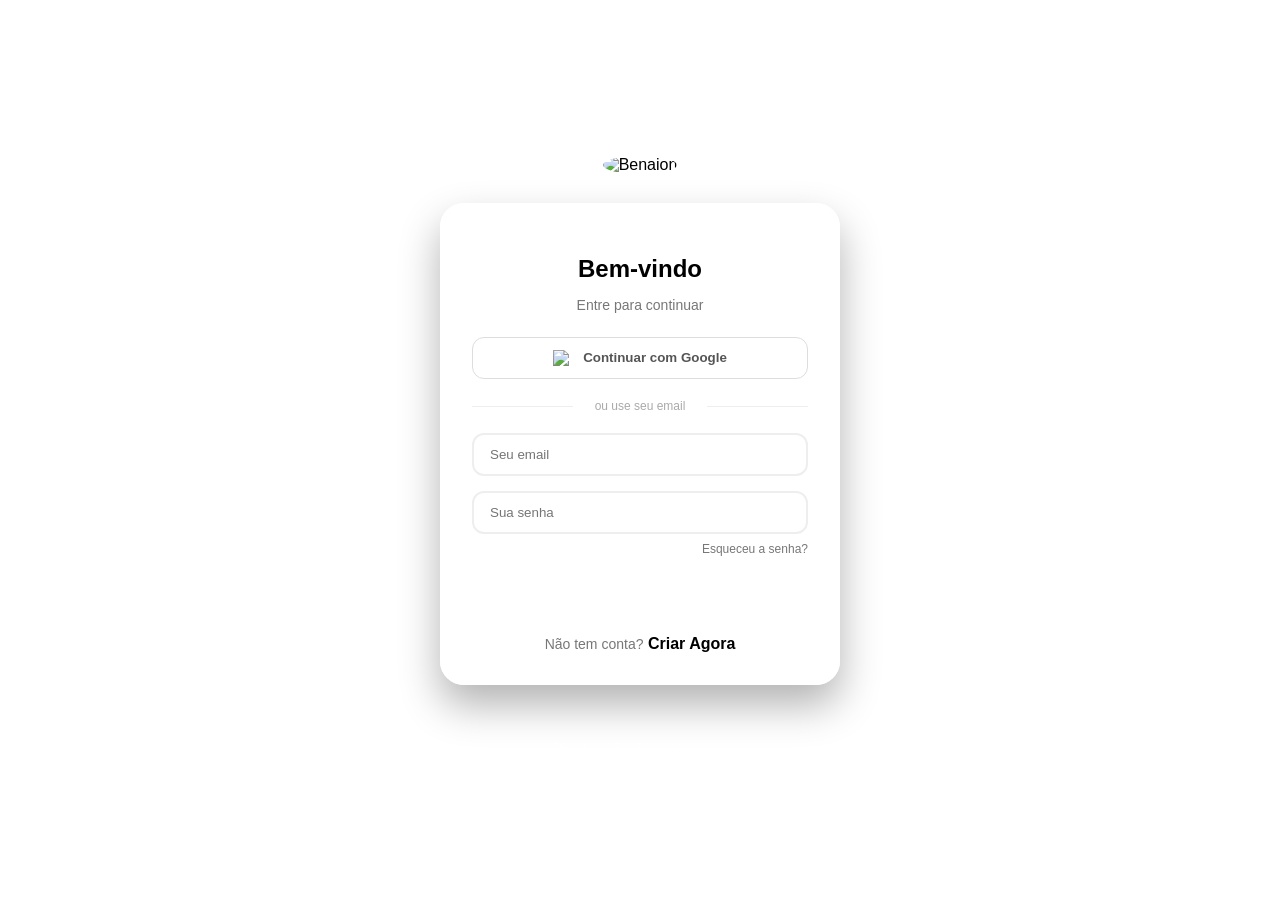
==== index.html @ b8551b92 "Update index.html" ====
<!DOCTYPE html>
<html lang="pt-BR">
<head>
  <meta charset="UTF-8">
  <meta name="viewport" content="width=device-width, initial-scale=1.0, maximum-scale=1.0, user-scalable=no">
  <meta name="description" content="BENAION DELIVERY - O melhor de Laranjal do Jari e Monte Dourado">
  <meta name="theme-color" content="#E30613">
  <title>BENAION DELIVERY | Login</title>
  
  <link rel="manifest" href="manifest.json">
  <link rel="stylesheet" href="css/style.css">
  <link rel="stylesheet" href="https://cdnjs.cloudflare.com/ajax/libs/font-awesome/6.4.0/css/all.min.css">
  <link rel="stylesheet" href="https://cdnjs.cloudflare.com/ajax/libs/animate.css/4.1.1/animate.min.css">

  <style>
    body {
      background: linear-gradient(180deg, var(--primary-red) 0%, #a0040d 100%);
      min-height: 100vh;
      display: flex;
      align-items: center;
      justify-content: center;
      overflow-x: hidden;
      font-family: 'Segoe UI', Tahoma, Geneva, Verdana, sans-serif;
    }
    .login-container { width: 100%; max-width: 400px; padding: 20px; }
    .login-card {
      background: rgba(255, 255, 255, 0.98);
      backdrop-filter: blur(10px);
      border-radius: 24px;
      padding: 32px;
      box-shadow: 0 20px 40px rgba(0,0,0,0.3);
    }
    .btn-google {
      background: white; border: 1px solid #ddd; color: #555;
      font-weight: 600; display: flex; align-items: center;
      justify-content: center; gap: 12px; padding: 12px; border-radius: 12px;
      cursor: pointer; transition: 0.2s; width: 100%;
    }
    .btn-google:hover { background: #f1f1f1; }
    .input-animated {
      border: 2px solid #eee; border-radius: 12px;
      padding: 12px 16px; transition: all 0.3s ease; width: 100%; margin-bottom: 15px;
      box-sizing: border-box;
    }
    .input-animated:focus { border-color: var(--primary-red); outline: none; }
    .loading-overlay {
      position: fixed; inset: 0; background: rgba(227, 6, 19, 0.95);
      z-index: 9999; display: none; flex-direction: column;
      align-items: center; justify-content: center; color: white;
    }
    .divider { text-align: center; margin: 20px 0; color: #aaa; font-size: 12px; position: relative; }
    .divider::before, .divider::after { content: ""; position: absolute; top: 50%; width: 30%; height: 1px; background: #eee; }
    .divider::before { left: 0; } .divider::after { right: 0; }
    
    .link-aux { color: #777; font-size: 12px; text-decoration: none; transition: 0.2s; }
    .link-aux:hover { color: var(--primary-red); }
  </style>
</head>
<body>

  <div id="loadingOverlay" class="loading-overlay">
    <div class="logo-icon animate__animated animate__pulse animate__infinite">
        <img src="https://i.postimg.cc/T2Vt53JP/Vermelho-delivery-logo-20260227-011329-0005.png" style="width: 80px; border-radius: 50%;">
    </div>
    <p style="margin-top: 15px; font-weight: 600;">Conectando à Benaion...</p>
  </div>

  <div class="login-container animate__animated animate__fadeInUp">
    <div class="login-logo" style="text-align: center; margin-bottom: 25px;">
      <img src="https://i.postimg.cc/T2Vt53JP/Vermelho-delivery-logo-20260227-011329-0005.png" alt="Benaion" style="width: 120px; height: 120px; border-radius: 50%; border: 4px solid white;">
    </div>

    <div class="login-card">
      <h2 style="text-align: center; font-weight: 800; margin-bottom: 8px;">Bem-vindo</h2>
      <p style="text-align: center; color: #777; font-size: 14px; margin-bottom: 24px;">Entre para continuar</p>

      <button onclick="handleGoogleLogin()" class="btn-google mb-3">
        <img src="https://www.gstatic.com/firebasejs/ui/2.0.0/images/auth/google.svg" width="18">
        Continuar com Google
      </button>

      <div class="divider">ou use seu email</div>

      <form onsubmit="handleEmailLogin(event)">
        <input type="email" class="input-animated" id="email" placeholder="Seu email" required>
        <input type="password" class="input-animated" id="password" placeholder="Sua senha" required>
        
        <div style="text-align: right; margin-top: -10px; margin-bottom: 15px;">
          <a href="#" onclick="handleForgotPassword()" class="link-aux">Esqueceu a senha?</a>
        </div>

        <button type="submit" class="btn-primary w-100" style="width: 100%; padding: 14px; font-weight: 700; background: var(--primary-red); color: white; border: none; border-radius: 12px; cursor: pointer;">
          ENTRAR
        </button>
      </form>

      <div style="text-align: center; margin-top: 20px;">
        <span style="color: #777; font-size: 14px;">Não tem conta?</span>
        <a href="#" onclick="handleOpenRegister()" style="color: var(--primary-red); font-weight: 700; text-decoration: none;"> Criar Agora</a>
      </div>
    </div>

    <div style="text-align: center; margin-top: 30px; color: white;">
      <p style="font-size: 12px; font-weight: 600;">LARANJAL DO JARI • MONTE DOURADO</p>
      <p style="font-size: 11px; opacity: 0.6;">BENAION DELIVERY 2026 • v2.0.0</p>
    </div>
  </div>

  <div class="modal" id="registerModal" style="display: none; position: fixed; inset: 0; background: rgba(0,0,0,0.8); z-index: 1000; align-items: center; justify-content: center;">
    <div class="login-card animate__animated animate__zoomIn" style="width: 90%; max-width: 400px; position: relative;">
      <button onclick="handleCloseRegister()" style="position: absolute; right: 15px; top: 15px; border: none; background: none; font-size: 20px; cursor: pointer;">&times;</button>
      <h3 style="margin-bottom: 20px; text-align: center;">Começar na Benaion</h3>
      
      <form onsubmit="handleRegister(event)">
        <label style="font-size: 12px; color: #777; margin-left: 5px;">Eu quero ser:</label>
        <select class="input-animated" id="registerUserType" required onchange="toggleParceiroFields()">
          <option value="cliente">😋 Cliente (Pedir)</option>
          <option value="entregador">🛵 Entregador (Trabalhar)</option>
          <option value="parceiro">🏢 Parceiro (Loja)</option>
        </select>
        
        <input type="text" class="input-animated" id="registerName" placeholder="Nome Completo" required>
        
        <div id="parceiroExtraFields" style="display: none;">
            <input type="text" class="input-animated" id="storeName" placeholder="Nome da Loja">
        </div>

        <input type="email" class="input-animated" id="registerEmail" placeholder="Email" required>
        <input type="password" class="input-animated" id="registerPassword" placeholder="Crie uma Senha (mín. 6 dígitos)" required minlength="6">
        
        <button type="submit" class="btn-primary w-100" style="width: 100%; padding: 14px; background: var(--primary-red); color: white; border: none; border-radius: 12px; cursor: pointer; font-weight: 700;">
          CONCLUIR CADASTRO
        </button>
      </form>
    </div>
  </div>

  <script src="js/utils.js"></script>
  <script type="module" src="js/api.js"></script>

  <script>
    const loading = document.getElementById('loadingOverlay');

    function toggleParceiroFields() {
      const type = document.getElementById('registerUserType').value;
      document.getElementById('parceiroExtraFields').style.display = (type === 'parceiro') ? 'block' : 'none';
    }

    function handleOpenRegister() { document.getElementById('registerModal').style.display = 'flex'; }
    function handleCloseRegister() { document.getElementById('registerModal').style.display = 'none'; }

    async function handleEmailLogin(event) {
      event.preventDefault();
      // Verificação de segurança para garantir que o Firebase carregou
      if (!window.Auth || !window.auth) { 
        window.Utils.showToast("Sistema carregando... Tente novamente", "info"); 
        return; 
      }

      loading.style.display = 'flex';
      const email = document.getElementById('email').value;
      const pass = document.getElementById('password').value;

      try {
        // Usamos as funções importadas via api.js que estão no escopo global
        // Nota: Se não criou a função Auth.loginWithEmail no api.js, use a do firebase direto via window.auth:
        const { signInWithEmailAndPassword } = await import("https://www.gstatic.com/firebasejs/10.8.0/firebase-auth.js");
        const userCredential = await signInWithEmailAndPassword(window.auth, email, pass);
        
        // Busca perfil e redireciona
        const profile = await window.API.getUserProfile(userCredential.user.uid);
        localStorage.setItem('benaion_user', JSON.stringify({ id: userCredential.user.uid, ...profile }));
        window.location.href = `${profile.userType}.html`;
      } catch (e) {
        loading.style.display = 'none';
        window.Utils.showToast("E-mail ou senha incorretos", "error");
      }
    }

    async function handleRegister(event) {
      event.preventDefault();
      if (!window.API || !window.auth) { 
        window.Utils.showToast("Aguarde o carregamento do banco...", "info"); 
        return; 
      }
      
      loading.style.display = 'flex';

      try {
        const { createUserWithEmailAndPassword } = await import("https://www.gstatic.com/firebasejs/10.8.0/firebase-auth.js");
        
        const email = document.getElementById('registerEmail').value;
        const pass = document.getElementById('registerPassword').value;
        const userType = document.
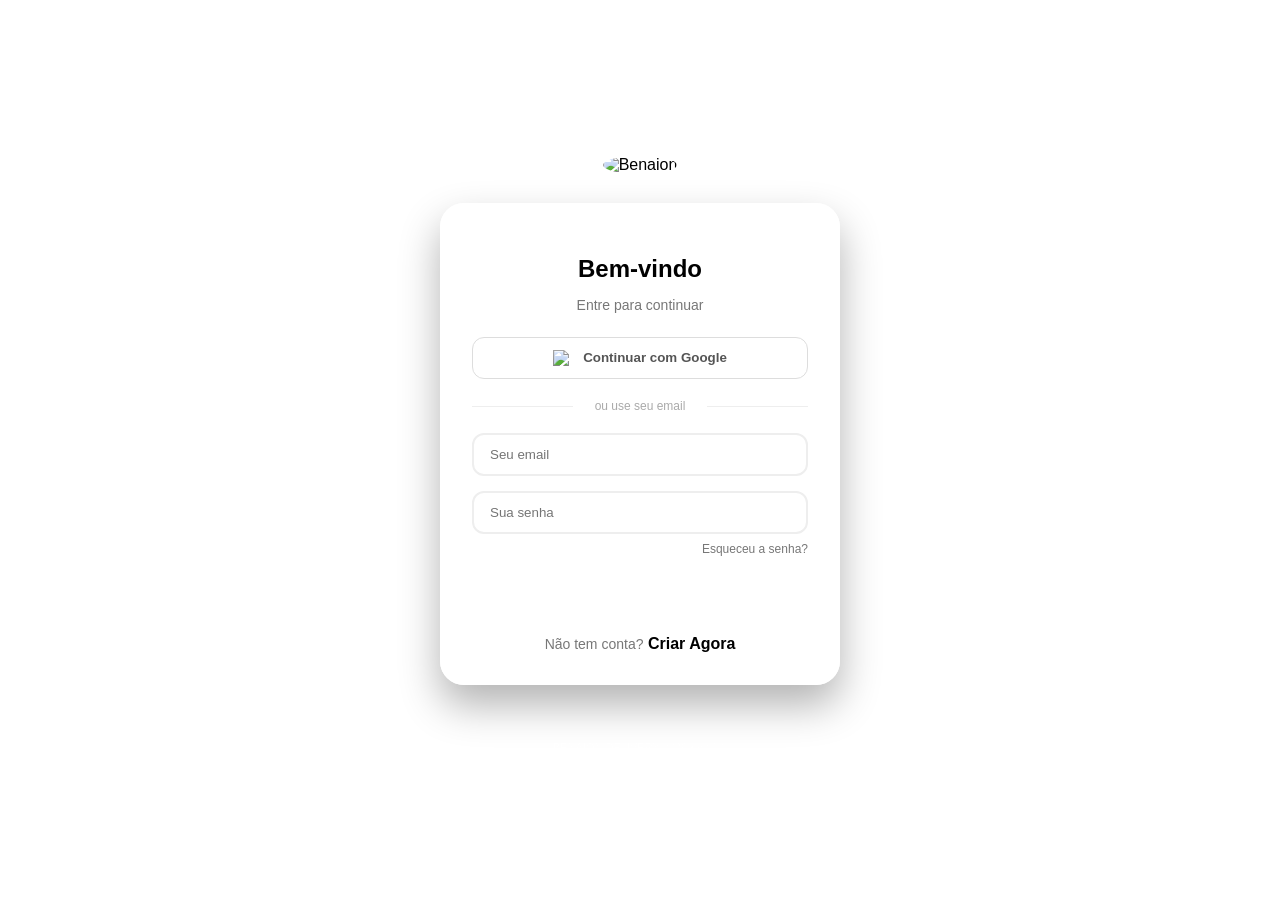
==== commit 25e683c7: "Update index.html" ====
--- a/index.html
+++ b/index.html
@@ -102,7 +102,7 @@
 
     <div style="text-align: center; margin-top: 30px; color: white;">
       <p style="font-size: 12px; font-weight: 600;">LARANJAL DO JARI • MONTE DOURADO</p>
-      <p style="font-size: 11px; opacity: 0.6;">BENAION DELIVERY 2026 • v2.0.0</p>
+      <p style="font-size: 11px; opacity: 0.6;">BENAION DELIVERY 2026 • v2.1.0</p>
     </div>
   </div>
 
@@ -141,6 +141,28 @@
   <script>
     const loading = document.getElementById('loadingOverlay');
 
+    // ========================================
+    // LOGICA DE AUTO-LOGIN E REDIRECIONAMENTO
+    // ========================================
+    window.addEventListener('load', async () => {
+      // 1. Aguarda um pequeno tempo para garantir que os módulos (Auth) carregaram
+      setTimeout(async () => {
+        // 2. Verifica se está voltando do login do Google
+        if (window.Auth && typeof window.Auth.handleRedirect === 'function') {
+           await window.Auth.handleRedirect();
+        }
+
+        // 3. Verifica se já existe uma sessão ativa no dispositivo
+        const savedUser = localStorage.getItem('benaion_user');
+        if (savedUser) {
+          const user = JSON.parse(savedUser);
+          if (user && user.userType) {
+            window.location.href = `${user.userType}.html`;
+          }
+        }
+      }, 500);
+    });
+
     function toggleParceiroFields() {
       const type = document.getElementById('registerUserType').value;
       document.getElementById('parceiroExtraFields').style.display = (type === 'parceiro') ? 'block' : 'none';
@@ -151,7 +173,6 @@
 
     async function handleEmailLogin(event) {
       event.preventDefault();
-      // Verificação de segurança para garantir que o Firebase carregou
       if (!window.Auth || !window.auth) { 
         window.Utils.showToast("Sistema carregando... Tente novamente", "info"); 
         return; 
@@ -162,15 +183,16 @@
       const pass = document.getElementById('password').value;
 
       try {
-        // Usamos as funções importadas via api.js que estão no escopo global
-        // Nota: Se não criou a função Auth.loginWithEmail no api.js, use a do firebase direto via window.auth:
         const { signInWithEmailAndPassword } = await import("https://www.gstatic.com/firebasejs/10.8.0/firebase-auth.js");
         const userCredential = await signInWithEmailAndPassword(window.auth, email, pass);
         
-        // Busca perfil e redireciona
         const profile = await window.API.getUserProfile(userCredential.user.uid);
-        localStorage.setItem('benaion_user', JSON.stringify({ id: userCredential.user.uid, ...profile }));
-        window.location.href = `${profile.userType}.html`;
+        if (profile) {
+            localStorage.setItem('benaion_user', JSON.stringify({ id: userCredential.user.uid, ...profile }));
+            window.location.href = `${profile.userType}.html`;
+        } else {
+            throw new Error("Perfil não encontrado");
+        }
       } catch (e) {
         loading.style.display = 'none';
         window.Utils.showToast("E-mail ou senha incorretos", "error");
@@ -191,4 +213,53 @@
         
         const email = document.getElementById('registerEmail').value;
         const pass = document.getElementById('registerPassword').value;
-        const userType = document.
+        const userType = document.getElementById('registerUserType').value;
+
+        const userCredential = await createUserWithEmailAndPassword(window.auth, email, pass);
+        
+        const dados = {
+          name: document.getElementById('registerName').value,
+          email: email,
+          userType: userType,
+          storeName: (userType === 'parceiro') ? document.getElementById('storeName').value : null,
+          created_at: Date.now()
+        };
+
+        await window.API.saveUserToFirestore(userCredential.user.uid, dados);
+        localStorage.setItem('benaion_user', JSON.stringify({ id: userCredential.user.uid, ...dados }));
+        window.location.href = `${userType}.html`;
+      } catch (e) {
+        loading.style.display = 'none';
+        let msg = "Erro ao cadastrar";
+        if (e.message.includes("email-already")) msg = "Este e-mail já está em uso";
+        window.Utils.showToast(msg, "error");
+      }
+    }
+
+    async function handleGoogleLogin() {
+      if (!window.Auth) { window.Utils.showToast("Aguarde o carregamento...", "info"); return; }
+      loading.style.display = 'flex';
+      try {
+        await window.Auth.loginWithGoogle();
+      } catch (e) {
+        loading.style.display = 'none';
+        window.Utils.showToast("Falha na conexão com Google", "error");
+      }
+    }
+
+    async function handleForgotPassword() {
+      const email = document.getElementById('email').value;
+      if (!email) { window.Utils.showToast("Digite seu e-mail primeiro", "info"); return; }
+      
+      try {
+        const { sendPasswordResetEmail } = await import("https://www.gstatic.com/firebasejs/10.8.0/firebase-auth.js");
+        await sendPasswordResetEmail(window.auth, email);
+        window.Utils.showToast("Link de recuperação enviado!", "success");
+      } catch (e) {
+        window.Utils.showToast("Erro ao processar pedido", "error");
+      }
+    }
+  </script>
+</body>
+</html>
+
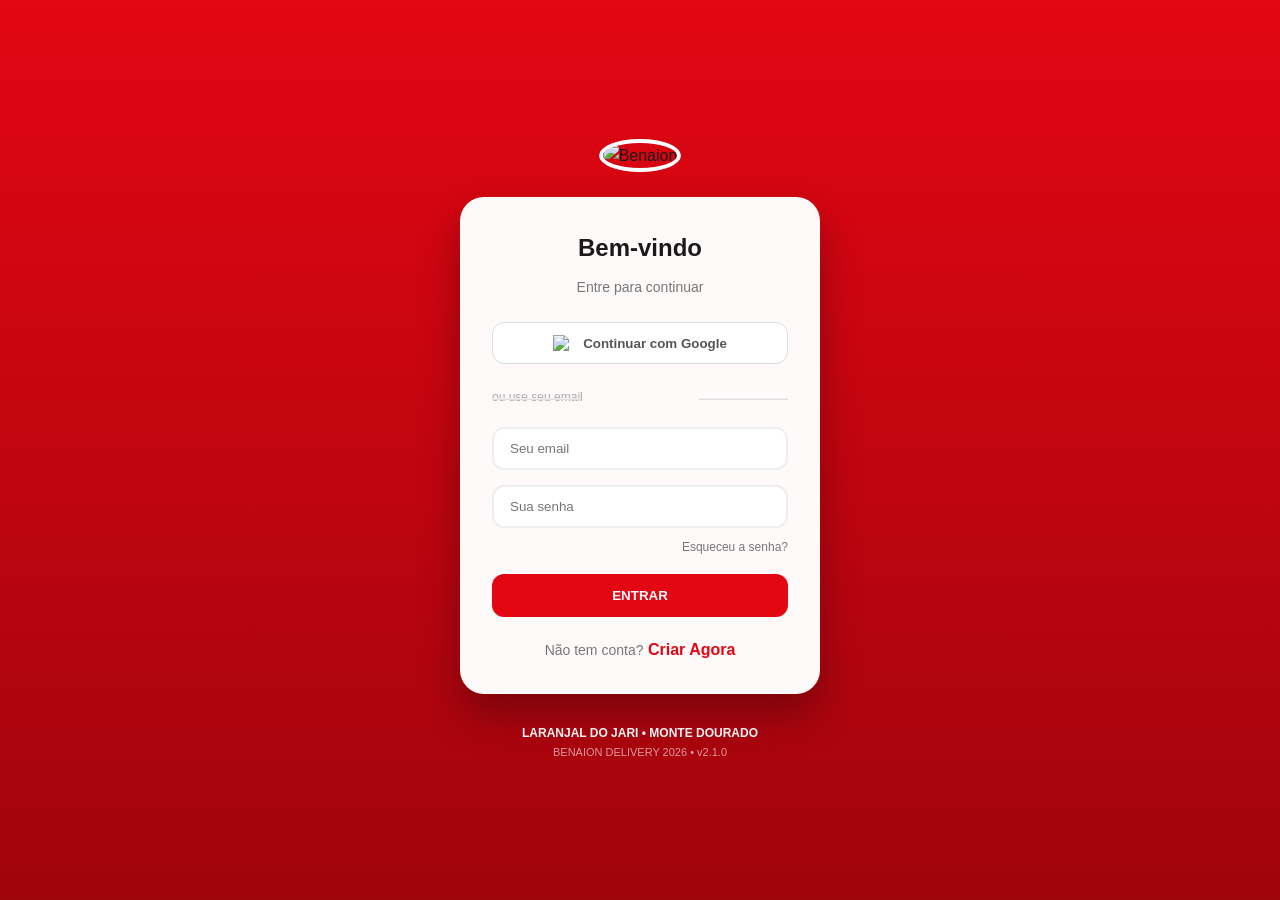
==== commit f66a6e52: "Refactor login and registration script logic" ====
--- a/index.html
+++ b/index.html
@@ -136,130 +136,142 @@
   </div>
 
   <script src="js/utils.js"></script>
-  <script type="module" src="js/api.js"></script>
-
-  <script>
-    const loading = document.getElementById('loadingOverlay');
-
-    // ========================================
-    // LOGICA DE AUTO-LOGIN E REDIRECIONAMENTO
-    // ========================================
-    window.addEventListener('load', async () => {
-      // 1. Aguarda um pequeno tempo para garantir que os módulos (Auth) carregaram
-      setTimeout(async () => {
-        // 2. Verifica se está voltando do login do Google
-        if (window.Auth && typeof window.Auth.handleRedirect === 'function') {
-           await window.Auth.handleRedirect();
+<script type="module" src="js/api.js"></script>
+
+<script>
+  const loading = document.getElementById('loadingOverlay');
+
+  // Auto-login ao carregar
+  window.addEventListener('load', async () => {
+    setTimeout(async () => {
+      if (window.Auth && typeof window.Auth.handleRedirect === 'function') {
+         await window.Auth.handleRedirect();
+      }
+
+      const savedUser = localStorage.getItem('benaion_user');
+      if (savedUser) {
+        const user = JSON.parse(savedUser);
+        if (user && user.userType) {
+          window.location.href = `${user.userType}.html`;
         }
-
-        // 3. Verifica se já existe uma sessão ativa no dispositivo
-        const savedUser = localStorage.getItem('benaion_user');
-        if (savedUser) {
-          const user = JSON.parse(savedUser);
-          if (user && user.userType) {
-            window.location.href = `${user.userType}.html`;
-          }
-        }
-      }, 500);
-    });
-
-    function toggleParceiroFields() {
-      const type = document.getElementById('registerUserType').value;
-      document.getElementById('parceiroExtraFields').style.display = (type === 'parceiro') ? 'block' : 'none';
-    }
-
-    function handleOpenRegister() { document.getElementById('registerModal').style.display = 'flex'; }
-    function handleCloseRegister() { document.getElementById('registerModal').style.display = 'none'; }
-
-    async function handleEmailLogin(event) {
-      event.preventDefault();
-      if (!window.Auth || !window.auth) { 
-        window.Utils.showToast("Sistema carregando... Tente novamente", "info"); 
-        return; 
       }
-
-      loading.style.display = 'flex';
-      const email = document.getElementById('email').value;
-      const pass = document.getElementById('password').value;
-
-      try {
-        const { signInWithEmailAndPassword } = await import("https://www.gstatic.com/firebasejs/10.8.0/firebase-auth.js");
-        const userCredential = await signInWithEmailAndPassword(window.auth, email, pass);
-        
-        const profile = await window.API.getUserProfile(userCredential.user.uid);
-        if (profile) {
-            localStorage.setItem('benaion_user', JSON.stringify({ id: userCredential.user.uid, ...profile }));
-            window.location.href = `${profile.userType}.html`;
-        } else {
-            throw new Error("Perfil não encontrado");
-        }
-      } catch (e) {
-        loading.style.display = 'none';
-        window.Utils.showToast("E-mail ou senha incorretos", "error");
+    }, 500);
+  });
+
+  function toggleParceiroFields() {
+    const type = document.getElementById('registerUserType').value;
+    document.getElementById('parceiroExtraFields').style.display = (type === 'parceiro') ? 'block' : 'none';
+  }
+
+  function handleOpenRegister() { 
+    document.getElementById('registerModal').style.display = 'flex'; 
+  }
+  
+  function handleCloseRegister() { 
+    document.getElementById('registerModal').style.display = 'none'; 
+  }
+
+  async function handleEmailLogin(event) {
+    event.preventDefault();
+    if (!window.auth) { 
+      window.Utils.showToast("Sistema carregando... Tente novamente", "info"); 
+      return; 
+    }
+
+    loading.style.display = 'flex';
+    const email = document.getElementById('email').value;
+    const pass = document.getElementById('password').value;
+
+    try {
+      const { signInWithEmailAndPassword } = await import("https://www.gstatic.com/firebasejs/10.8.0/firebase-auth.js");
+      const userCredential = await signInWithEmailAndPassword(window.auth, email, pass);
+      
+      const profile = await window.API.getUserProfile(userCredential.user.uid);
+      if (profile) {
+        localStorage.setItem('benaion_user', JSON.stringify({ id: userCredential.user.uid, ...profile }));
+        window.location.href = `${profile.userType}.html`;
+      } else {
+        throw new Error("Perfil não encontrado");
       }
-    }
-
-    async function handleRegister(event) {
-      event.preventDefault();
-      if (!window.API || !window.auth) { 
-        window.Utils.showToast("Aguarde o carregamento do banco...", "info"); 
-        return; 
-      }
-      
-      loading.style.display = 'flex';
-
-      try {
-        const { createUserWithEmailAndPassword } = await import("https://www.gstatic.com/firebasejs/10.8.0/firebase-auth.js");
-        
-        const email = document.getElementById('registerEmail').value;
-        const pass = document.getElementById('registerPassword').value;
-        const userType = document.getElementById('registerUserType').value;
-
-        const userCredential = await createUserWithEmailAndPassword(window.auth, email, pass);
-        
-        const dados = {
-          name: document.getElementById('registerName').value,
-          email: email,
-          userType: userType,
-          storeName: (userType === 'parceiro') ? document.getElementById('storeName').value : null,
-          created_at: Date.now()
-        };
-
-        await window.API.saveUserToFirestore(userCredential.user.uid, dados);
-        localStorage.setItem('benaion_user', JSON.stringify({ id: userCredential.user.uid, ...dados }));
-        window.location.href = `${userType}.html`;
-      } catch (e) {
-        loading.style.display = 'none';
-        let msg = "Erro ao cadastrar";
-        if (e.message.includes("email-already")) msg = "Este e-mail já está em uso";
-        window.Utils.showToast(msg, "error");
-      }
-    }
-
-    async function handleGoogleLogin() {
-      if (!window.Auth) { window.Utils.showToast("Aguarde o carregamento...", "info"); return; }
-      loading.style.display = 'flex';
-      try {
-        await window.Auth.loginWithGoogle();
-      } catch (e) {
-        loading.style.display = 'none';
-        window.Utils.showToast("Falha na conexão com Google", "error");
-      }
-    }
-
-    async function handleForgotPassword() {
-      const email = document.getElementById('email').value;
-      if (!email) { window.Utils.showToast("Digite seu e-mail primeiro", "info"); return; }
-      
-      try {
-        const { sendPasswordResetEmail } = await import("https://www.gstatic.com/firebasejs/10.8.0/firebase-auth.js");
-        await sendPasswordResetEmail(window.auth, email);
-        window.Utils.showToast("Link de recuperação enviado!", "success");
-      } catch (e) {
-        window.Utils.showToast("Erro ao processar pedido", "error");
-      }
-    }
-  </script>
+    } catch (e) {
+      loading.style.display = 'none';
+      console.error(e);
+      window.Utils.showToast("E-mail ou senha incorretos", "error");
+    }
+  }
+
+  async function handleRegister(event) {
+    event.preventDefault();
+    if (!window.API || !window.auth) { 
+      window.Utils.showToast("Aguarde o carregamento do banco...", "info"); 
+      return; 
+    }
+    
+    loading.style.display = 'flex';
+
+    try {
+      const { createUserWithEmailAndPassword } = await import("https://www.gstatic.com/firebasejs/10.8.0/firebase-auth.js");
+      
+      const email = document.getElementById('registerEmail').value;
+      const pass = document.getElementById('registerPassword').value;
+      const userType = document.getElementById('registerUserType').value;
+
+      const userCredential = await createUserWithEmailAndPassword(window.auth, email, pass);
+      
+      const dados = {
+        name: document.getElementById('registerName').value,
+        email: email,
+        userType: userType,
+        storeName: (userType === 'parceiro') ? document.getElementById('storeName').value : null,
+        online: false,
+        created_at: Date.now()
+      };
+
+      await window.API.saveUserToFirestore(userCredential.user.uid, dados);
+      localStorage.setItem('benaion_user', JSON.stringify({ id: userCredential.user.uid, ...dados }));
+      window.location.href = `${userType}.html`;
+    } catch (e) {
+      loading.style.display = 'none';
+      console.error(e);
+      let msg = "Erro ao cadastrar";
+      if (e.message.includes("email-already")) msg = "Este e-mail já está em uso";
+      window.Utils.showToast(msg, "error");
+    }
+  }
+
+  async function handleGoogleLogin() {
+    if (!window.Auth) { window.Utils.showToast("Aguarde o carregamento...", "info"); return; }
+    loading.style.display = 'flex';
+    try {
+      await window.Auth.loginWithGoogle();
+    } catch (e) {
+      loading.style.display = 'none';
+      window.Utils.showToast("Falha na conexão com Google", "error");
+    }
+  }
+
+  async function handleForgotPassword() {
+    const email = document.getElementById('email').value;
+    if (!email) { window.Utils.showToast("Digite seu e-mail primeiro", "info"); return; }
+    
+    try {
+      const { sendPasswordResetEmail } = await import("https://www.gstatic.com/firebasejs/10.8.0/firebase-auth.js");
+      await sendPasswordResetEmail(window.auth, email);
+      window.Utils.showToast("Link de recuperação enviado!", "success");
+    } catch (e) {
+      window.Utils.showToast("Erro ao processar pedido", "error");
+    }
+  }
+
+  // Expor funções globalmente
+  window.toggleParceiroFields = toggleParceiroFields;
+  window.handleOpenRegister = handleOpenRegister;
+  window.handleCloseRegister = handleCloseRegister;
+  window.handleEmailLogin = handleEmailLogin;
+  window.handleRegister = handleRegister;
+  window.handleGoogleLogin = handleGoogleLogin;
+  window.handleForgotPassword = handleForgotPassword;
+</script>
 </body>
 </html>
 
--- a/css/style.css
+++ b/css/style.css
@@ -0,0 +1,817 @@
+/* ========================================
+   BENAION DELIVERY - SISTEMA COMPLETO
+   Cores: Vermelho #E30613, Amarelo #fec314
+   Mobile-First Design
+======================================== */
+
+:root {
+  --primary-red: #E30613;
+  --primary-yellow: #fec314;
+  --white: #FFFFFF;
+  --dark: #1a1a1a;
+  --gray: #666666;
+  --light-gray: #f5f5f5;
+  --border: #e0e0e0;
+  --success: #4CAF50;
+  --warning: #ff9800;
+  --shadow: rgba(0, 0, 0, 0.1);
+}
+
+* {
+  margin: 0;
+  padding: 0;
+  box-sizing: border-box;
+}
+
+body {
+  font-family: -apple-system, BlinkMacSystemFont, 'Segoe UI', Roboto, 'Helvetica Neue', Arial, sans-serif;
+  background-color: var(--light-gray);
+  color: var(--dark);
+  line-height: 1.6;
+  overflow-x: hidden;
+}
+
+/* ========================================
+   COMPONENTES DE LAYOUT
+======================================== */
+
+.container {
+  max-width: 600px;
+  margin: 0 auto;
+  padding: 0;
+  background-color: var(--white);
+  min-height: 100vh;
+}
+
+.page {
+  padding: 20px;
+  padding-bottom: 80px;
+}
+
+/* ========================================
+   HEADER
+======================================== */
+
+.header {
+  background: linear-gradient(135deg, var(--primary-red) 0%, #a0040d 100%);
+  color: var(--white);
+  padding: 20px;
+  position: sticky;
+  top: 0;
+  z-index: 100;
+  box-shadow: 0 2px 10px var(--shadow);
+}
+
+.header-top {
+  display: flex;
+  justify-content: space-between;
+  align-items: center;
+  margin-bottom: 15px;
+}
+
+.logo {
+  display: flex;
+  align-items: center;
+  gap: 10px;
+}
+
+.logo-icon {
+    width: 50px;
+    height: 50px;
+    background-color: var(--primary-yellow);
+    border-radius: 50%;
+    display: flex;
+    align-items: center;
+    justify-content: center;
+    overflow: hidden;
+    border: 2px solid var(--white);
+}
+
+.logo-icon img {
+    width: 100%;
+    height: 100%;
+    object-fit: cover;
+}
+
+.logo-text h1 {
+  font-size: 20px;
+  font-weight: 700;
+  margin: 0;
+}
+
+.logo-text p {
+  font-size: 11px;
+  opacity: 0.9;
+  margin: 0;
+}
+
+.header-actions {
+  display: flex;
+  gap: 10px;
+}
+
+.header-btn {
+  background-color: rgba(255, 255, 255, 0.2);
+  border: none;
+  color: var(--white);
+  width: 40px;
+  height: 40px;
+  border-radius: 50%;
+  display: flex;
+  align-items: center;
+  justify-content: center;
+  cursor: pointer;
+  transition: all 0.3s;
+  position: relative;
+}
+
+.header-btn:hover {
+  background-color: rgba(255, 255, 255, 0.3);
+}
+
+.badge {
+  position: absolute;
+  top: -5px;
+  right: -5px;
+  background-color: var(--primary-yellow);
+  color: var(--dark);
+  width: 20px;
+  height: 20px;
+  border-radius: 50%;
+  font-size: 11px;
+  font-weight: 700;
+  display: flex;
+  align-items: center;
+  justify-content: center;
+}
+
+/* ========================================
+   BOTÕES
+======================================== */
+
+.btn {
+  padding: 14px 24px;
+  border: none;
+  border-radius: 12px;
+  font-size: 16px;
+  font-weight: 600;
+  cursor: pointer;
+  transition: all 0.3s;
+  display: inline-flex;
+  align-items: center;
+  justify-content: center;
+  gap: 8px;
+  text-decoration: none;
+  width: 100%;
+}
+
+.btn-primary {
+  background: linear-gradient(135deg, var(--primary-red) 0%, #a0040d 100%);
+  color: var(--white);
+}
+
+.btn-primary:hover {
+  transform: translateY(-2px);
+  box-shadow: 0 4px 12px rgba(227, 6, 19, 0.3);
+}
+
+.btn-secondary {
+  background-color: var(--primary-yellow);
+  color: var(--dark);
+}
+
+.btn-secondary:hover {
+  transform: translateY(-2px);
+  box-shadow: 0 4px 12px rgba(254, 195, 20, 0.3);
+}
+
+.btn-success {
+  background-color: var(--success);
+  color: var(--white);
+}
+
+.btn-outline {
+  background-color: transparent;
+  border: 2px solid var(--primary-red);
+  color: var(--primary-red);
+}
+
+.btn-white {
+  background-color: var(--white);
+  color: var(--primary-red);
+}
+
+.btn-small {
+  padding: 8px 16px;
+  font-size: 14px;
+}
+
+.btn:disabled {
+  opacity: 0.5;
+  cursor: not-allowed;
+}
+
+/* ========================================
+   CARDS
+======================================== */
+
+.card {
+  background-color: var(--white);
+  border-radius: 16px;
+  padding: 20px;
+  margin-bottom: 16px;
+  box-shadow: 0 2px 8px var(--shadow);
+  transition: all 0.3s;
+}
+
+.card:hover {
+  box-shadow: 0 4px 16px var(--shadow);
+  transform: translateY(-2px);
+}
+
+.card-header {
+  display: flex;
+  justify-content: space-between;
+  align-items: center;
+  margin-bottom: 16px;
+  padding-bottom: 12px;
+  border-bottom: 2px solid var(--light-gray);
+}
+
+.card-title {
+  font-size: 18px;
+  font-weight: 700;
+  color: var(--dark);
+}
+
+.card-body {
+  margin-bottom: 16px;
+}
+
+.card-footer {
+  display: flex;
+  gap: 10px;
+  flex-wrap: wrap;
+}
+
+/* ========================================
+   STATUS BADGES
+======================================== */
+
+.status-badge {
+  display: inline-block;
+  padding: 6px 12px;
+  border-radius: 20px;
+  font-size: 12px;
+  font-weight: 600;
+  text-transform: uppercase;
+}
+
+.status-pendente {
+  background-color: #fff3cd;
+  color: #856404;
+}
+
+.status-preparando {
+  background-color: #cce5ff;
+  color: #004085;
+}
+
+.status-pronto {
+  background-color: #e8daef;
+  color: #6c3483;
+}
+
+.status-aguardando_entregador {
+  background-color: #fff3e0;
+  color: #f57c00;
+}
+
+.status-aceito {
+  background-color: #d4edda;
+  color: #155724;
+}
+
+.status-em_entrega {
+  background-color: #e1bee7;
+  color: #7b1fa2;
+}
+
+.status-finalizado {
+  background-color: #c8e6c9;
+  color: #2e7d32;
+}
+
+.status-cancelado {
+  background-color: #ffcdd2;
+  color: #c62828;
+}
+
+/* ========================================
+   FORMULÁRIOS
+======================================== */
+
+.form-group {
+  margin-bottom: 20px;
+}
+
+.form-label {
+  display: block;
+  margin-bottom: 8px;
+  font-weight: 600;
+  color: var(--dark);
+  font-size: 14px;
+}
+
+.form-control {
+  width: 100%;
+  padding: 14px;
+  border: 2px solid var(--border);
+  border-radius: 12px;
+  font-size: 16px;
+  transition: all 0.3s;
+  font-family: inherit;
+}
+
+.form-control:focus {
+  outline: none;
+  border-color: var(--primary-red);
+  box-shadow: 0 0 0 3px rgba(227, 6, 19, 0.1);
+}
+
+textarea.form-control {
+  resize: vertical;
+  min-height: 100px;
+}
+
+select.form-control {
+  cursor: pointer;
+}
+
+/* ========================================
+   NAVEGAÇÃO INFERIOR
+======================================== */
+
+.bottom-nav {
+  position: fixed;
+  bottom: 0;
+  left: 0;
+  right: 0;
+  background-color: var(--white);
+  display: flex;
+  justify-content: space-around;
+  padding: 10px 0;
+  box-shadow: 0 -2px 10px var(--shadow);
+  z-index: 100;
+}
+
+.nav-item {
+  display: flex;
+  flex-direction: column;
+  align-items: center;
+  gap: 4px;
+  padding: 8px 20px;
+  color: var(--gray);
+  text-decoration: none;
+  transition: all 0.3s;
+  cursor: pointer;
+  border: none;
+  background: transparent;
+  font-size: 11px;
+}
+
+.nav-item.active {
+  color: var(--primary-red);
+}
+
+.nav-item i {
+  font-size: 24px;
+}
+
+/* ========================================
+   ESTATÍSTICAS
+======================================== */
+
+.stats-grid {
+  display: grid;
+  grid-template-columns: repeat(2, 1fr);
+  gap: 12px;
+  margin-bottom: 24px;
+}
+
+.stat-card {
+  background: linear-gradient(135deg, var(--primary-red) 0%, #a0040d 100%);
+  color: var(--white);
+  padding: 20px;
+  border-radius: 16px;
+  text-align: center;
+}
+
+.stat-card.yellow {
+  background: linear-gradient(135deg, var(--primary-yellow) 0%, #d4a800 100%);
+  color: var(--dark);
+}
+
+.stat-card.green {
+  background: linear-gradient(135deg, var(--success) 0%, #388e3c 100%);
+  color: var(--white);
+}
+
+.stat-value {
+  font-size: 32px;
+  font-weight: 700;
+  margin-bottom: 4px;
+}
+
+.stat-label {
+  font-size: 13px;
+  opacity: 0.9;
+}
+
+/* ========================================
+   LISTA DE PEDIDOS
+======================================== */
+
+.pedido-card {
+  background-color: var(--white);
+  border-radius: 16px;
+  padding: 16px;
+  margin-bottom: 12px;
+  box-shadow: 0 2px 8px var(--shadow);
+}
+
+.pedido-header {
+  display: flex;
+  justify-content: space-between;
+  align-items: center;
+  margin-bottom: 12px;
+}
+
+.pedido-numero {
+  font-weight: 700;
+  color: var(--primary-red);
+  font-size: 16px;
+}
+
+.pedido-info {
+  display: flex;
+  flex-direction: column;
+  gap: 8px;
+  margin-bottom: 12px;
+}
+
+.info-row {
+  display: flex;
+  gap: 8px;
+  font-size: 14px;
+}
+
+.info-label {
+  font-weight: 600;
+  color: var(--gray);
+  min-width: 100px;
+}
+
+.info-value {
+  color: var(--dark);
+}
+
+.pedido-valor {
+  font-size: 24px;
+  font-weight: 700;
+  color: var(--primary-red);
+  margin: 12px 0;
+}
+
+/* ========================================
+   LOADING
+======================================== */
+
+.loading {
+  display: flex;
+  flex-direction: column;
+  align-items: center;
+  justify-content: center;
+  padding: 40px;
+  gap: 16px;
+}
+
+.spinner {
+  width: 48px;
+  height: 48px;
+  border: 4px solid var(--light-gray);
+  border-top-color: var(--primary-red);
+  border-radius: 50%;
+  animation: spin 1s linear infinite;
+}
+
+@keyframes spin {
+  to { transform: rotate(360deg); }
+}
+
+/* ========================================
+   EMPTY STATE
+======================================== */
+
+.empty-state {
+  text-align: center;
+  padding: 60px 20px;
+}
+
+.empty-icon {
+  font-size: 64px;
+  color: var(--gray);
+  margin-bottom: 16px;
+}
+
+.empty-title {
+  font-size: 20px;
+  font-weight: 700;
+  color: var(--dark);
+  margin-bottom: 8px;
+}
+
+.empty-text {
+  color: var(--gray);
+  margin-bottom: 24px;
+}
+
+/* ========================================
+   MODAL
+======================================== */
+
+.modal {
+  display: none;
+  position: fixed;
+  top: 0;
+  left: 0;
+  right: 0;
+  bottom: 0;
+  background-color: rgba(0, 0, 0, 0.5);
+  z-index: 1000;
+  align-items: center;
+  justify-content: center;
+  padding: 20px;
+}
+
+.modal.active {
+  display: flex;
+}
+
+.modal-content {
+  background-color: var(--white);
+  border-radius: 20px;
+  max-width: 500px;
+  width: 100%;
+  max-height: 90vh;
+  overflow-y: auto;
+  animation: modalSlideUp 0.3s ease-out;
+}
+
+@keyframes modalSlideUp {
+  from {
+    transform: translateY(50px);
+    opacity: 0;
+  }
+  to {
+    transform: translateY(0);
+    opacity: 1;
+  }
+}
+
+.modal-header {
+  padding: 24px 24px 16px;
+  border-bottom: 2px solid var(--light-gray);
+  display: flex;
+  justify-content: space-between;
+  align-items: center;
+}
+
+.modal-title {
+  font-size: 20px;
+  font-weight: 700;
+  color: var(--dark);
+}
+
+.modal-close {
+  background: none;
+  border: none;
+  font-size: 28px;
+  color: var(--gray);
+  cursor: pointer;
+  width: 32px;
+  height: 32px;
+  display: flex;
+  align-items: center;
+  justify-content: center;
+  border-radius: 50%;
+  transition: all 0.3s;
+}
+
+.modal-close:hover {
+  background-color: var(--light-gray);
+}
+
+.modal-body {
+  padding: 24px;
+}
+
+/* ========================================
+   TOAST NOTIFICATIONS
+======================================== */
+
+.toast-container {
+  position: fixed;
+  top: 20px;
+  right: 20px;
+  z-index: 2000;
+  display: flex;
+  flex-direction: column;
+  gap: 10px;
+}
+
+.toast {
+  background-color: var(--dark);
+  color: var(--white);
+  padding: 16px 20px;
+  border-radius: 12px;
+  box-shadow: 0 4px 12px var(--shadow);
+  display: flex;
+  align-items: center;
+  gap: 12px;
+  min-width: 280px;
+  animation: toastSlideIn 0.3s ease-out;
+}
+
+@keyframes toastSlideIn {
+  from {
+    transform: translateX(100%);
+    opacity: 0;
+  }
+  to {
+    transform: translateX(0);
+    opacity: 1;
+  }
+}
+
+.toast.success {
+  background-color: var(--success);
+}
+
+.toast.error {
+  background-color: var(--primary-red);
+}
+
+.toast.warning {
+  background-color: var(--warning);
+}
+
+.toast.info {
+  background-color: #2196F3;
+}
+
+/* ========================================
+   LOGIN PAGE
+======================================== */
+
+.login-page {
+  min-height: 100vh;
+  display: flex;
+  flex-direction: column;
+  background: linear-gradient(135deg, var(--primary-red) 0%, #a0040d 100%);
+  padding: 40px 20px;
+}
+
+.login-logo {
+  text-align: center;
+  margin-bottom: 40px;
+}
+
+.login-logo-icon {
+  width: 100px;
+  height: 100px;
+  background-color: var(--primary-yellow);
+  border-radius: 50%;
+  display: flex;
+  align-items: center;
+  justify-content: center;
+  font-size: 48px;
+  margin: 0 auto 16px;
+  box-shadow: 0 8px 24px rgba(0, 0, 0, 0.2);
+}
+
+.login-logo h1 {
+  color: var(--white);
+  font-size: 32px;
+  margin-bottom: 8px;
+}
+
+.login-logo p {
+  color: var(--white);
+  opacity: 0.9;
+  font-size: 14px;
+}
+
+.login-card {
+  background-color: var(--white);
+  border-radius: 24px;
+  padding: 32px 24px;
+  box-shadow: 0 8px 32px rgba(0, 0, 0, 0.2);
+}
+
+.divider {
+  display: flex;
+  align-items: center;
+  text-align: center;
+  margin: 24px 0;
+  color: var(--gray);
+  font-size: 14px;
+}
+
+.divider::before,
+.divider::after {
+  content: '';
+  flex: 1;
+  border-bottom: 1px solid var(--border);
+}
+
+.divider::before {
+  margin-right: 10px;
+}
+
+.divider::after {
+  margin-left: 10px;
+}
+
+/* ========================================
+   RESPONSIVE
+======================================== */
+
+@media (min-width: 768px) {
+  .container {
+    max-width: 800px;
+  }
+  
+  .stats-grid {
+    grid-template-columns: repeat(4, 1fr);
+  }
+}
+
+/* ========================================
+   UTILITÁRIOS
+======================================== */
+
+.hidden {
+  display: none !important;
+}
+
+.text-center {
+  text-align: center;
+}
+
+.text-right {
+  text-align: right;
+}
+
+.mt-1 { margin-top: 8px; }
+.mt-2 { margin-top: 16px; }
+.mt-3 { margin-top: 24px; }
+.mb-1 { margin-bottom: 8px; }
+.mb-2 { margin-bottom: 16px; }
+.mb-3 { margin-bottom: 24px; }
+
+.flex {
+  display: flex;
+}
+
+.flex-between {
+  display: flex;
+  justify-content: space-between;
+  align-items: center;
+}
+
+.flex-center {
+  display: flex;
+  align-items: center;
+  justify-content: center;
+}
+
+.gap-1 { gap: 8px; }
+.gap-2 { gap: 16px; }
+.gap-3 { gap: 24px; }
+
+.w-100 { width: 100%; }
+
+/* ========================================
+   RADAR LOADER (ENTREGADOR)
+======================================== */
+
+.radar-loader {
+  width: 60px;
+  height: 60px;
+  border: 3px solid rgba(227, 6, 19, 0.1);
+  border-top-color: var(--primary-red);
+  border-radius: 50%;
+  animation: spin 1.5s linear infinite;
+  margin: 0 auto;
+     }
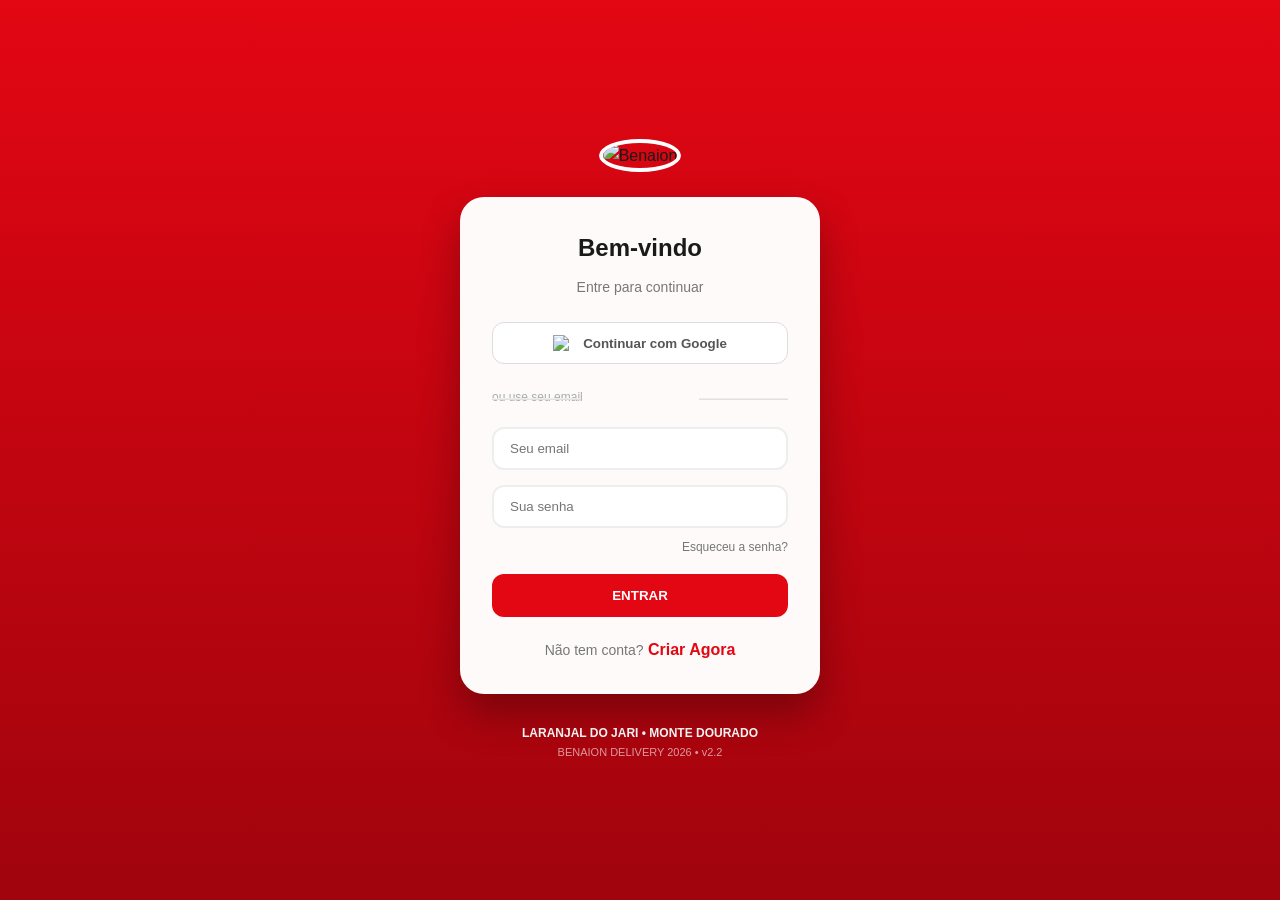
==== commit 303c2703: "Update index.html" ====
--- a/index.html
+++ b/index.html
@@ -58,6 +58,7 @@
 </head>
 <body>
 
+  <!-- LOADING -->
   <div id="loadingOverlay" class="loading-overlay">
     <div class="logo-icon animate__animated animate__pulse animate__infinite">
         <img src="https://i.postimg.cc/T2Vt53JP/Vermelho-delivery-logo-20260227-011329-0005.png" style="width: 80px; border-radius: 50%;">
@@ -65,6 +66,7 @@
     <p style="margin-top: 15px; font-weight: 600;">Conectando à Benaion...</p>
   </div>
 
+  <!-- LOGIN -->
   <div class="login-container animate__animated animate__fadeInUp">
     <div class="login-logo" style="text-align: center; margin-bottom: 25px;">
       <img src="https://i.postimg.cc/T2Vt53JP/Vermelho-delivery-logo-20260227-011329-0005.png" alt="Benaion" style="width: 120px; height: 120px; border-radius: 50%; border: 4px solid white;">
@@ -102,10 +104,11 @@
 
     <div style="text-align: center; margin-top: 30px; color: white;">
       <p style="font-size: 12px; font-weight: 600;">LARANJAL DO JARI • MONTE DOURADO</p>
-      <p style="font-size: 11px; opacity: 0.6;">BENAION DELIVERY 2026 • v2.1.0</p>
+      <p style="font-size: 11px; opacity: 0.6;">BENAION DELIVERY 2026 • v2.2</p>
     </div>
   </div>
 
+  <!-- MODAL DE CADASTRO -->
   <div class="modal" id="registerModal" style="display: none; position: fixed; inset: 0; background: rgba(0,0,0,0.8); z-index: 1000; align-items: center; justify-content: center;">
     <div class="login-card animate__animated animate__zoomIn" style="width: 90%; max-width: 400px; position: relative;">
       <button onclick="handleCloseRegister()" style="position: absolute; right: 15px; top: 15px; border: none; background: none; font-size: 20px; cursor: pointer;">&times;</button>
@@ -135,143 +138,263 @@
     </div>
   </div>
 
+  <!-- SCRIPTS -->
   <script src="js/utils.js"></script>
-<script type="module" src="js/api.js"></script>
-
-<script>
-  const loading = document.getElementById('loadingOverlay');
-
-  // Auto-login ao carregar
-  window.addEventListener('load', async () => {
-    setTimeout(async () => {
+  <script type="module" src="js/api.js"></script>
+
+  <script>
+    // ==========================================
+    // ELEMENTOS
+    // ==========================================
+    const loading = document.getElementById('loadingOverlay');
+
+    // ==========================================
+    // AUTO-LOGIN AO CARREGAR A PÁGINA
+    // ==========================================
+    window.addEventListener('load', async () => {
+      // Aguarda o Firebase carregar completamente
+      await new Promise(resolve => setTimeout(resolve, 800));
+
+      // 1. Verifica se está retornando do login do Google
       if (window.Auth && typeof window.Auth.handleRedirect === 'function') {
-         await window.Auth.handleRedirect();
-      }
-
+        const foiRedirecionado = await window.Auth.handleRedirect();
+        if (foiRedirecionado) return; // Se foi redirecionado, para aqui
+      }
+
+      // 2. Verifica se já existe sessão salva no localStorage
       const savedUser = localStorage.getItem('benaion_user');
       if (savedUser) {
-        const user = JSON.parse(savedUser);
-        if (user && user.userType) {
-          window.location.href = `${user.userType}.html`;
-        }
-      }
-    }, 500);
-  });
-
-  function toggleParceiroFields() {
-    const type = document.getElementById('registerUserType').value;
-    document.getElementById('parceiroExtraFields').style.display = (type === 'parceiro') ? 'block' : 'none';
-  }
-
-  function handleOpenRegister() { 
-    document.getElementById('registerModal').style.display = 'flex'; 
-  }
-  
-  function handleCloseRegister() { 
-    document.getElementById('registerModal').style.display = 'none'; 
-  }
-
-  async function handleEmailLogin(event) {
-    event.preventDefault();
-    if (!window.auth) { 
-      window.Utils.showToast("Sistema carregando... Tente novamente", "info"); 
-      return; 
-    }
-
-    loading.style.display = 'flex';
-    const email = document.getElementById('email').value;
-    const pass = document.getElementById('password').value;
-
-    try {
-      const { signInWithEmailAndPassword } = await import("https://www.gstatic.com/firebasejs/10.8.0/firebase-auth.js");
-      const userCredential = await signInWithEmailAndPassword(window.auth, email, pass);
+        try {
+          const user = JSON.parse(savedUser);
+          if (user && user.userType && user.id) {
+            // Verifica se o perfil ainda é válido
+            const profile = await window.API.getUserProfile(user.id);
+            if (profile && profile.userType) {
+              window.location.href = `${profile.userType}.html`;
+              return;
+            }
+          }
+        } catch (e) {
+          localStorage.removeItem('benaion_user');
+        }
+      }
+    });
+
+    // ==========================================
+    // FUNÇÕES AUXILIARES
+    // ==========================================
+    function toggleParceiroFields() {
+      const type = document.getElementById('registerUserType').value;
+      document.getElementById('parceiroExtraFields').style.display = (type === 'parceiro') ? 'block' : 'none';
+    }
+
+    function handleOpenRegister() { 
+      document.getElementById('registerModal').style.display = 'flex'; 
+    }
+    
+    function handleCloseRegister() { 
+      document.getElementById('registerModal').style.display = 'none'; 
+    }
+
+    // ==========================================
+    // LOGIN COM EMAIL/SENHA - CORRIGIDO
+    // ==========================================
+    async function handleEmailLogin(event) {
+      event.preventDefault();
       
-      const profile = await window.API.getUserProfile(userCredential.user.uid);
-      if (profile) {
-        localStorage.setItem('benaion_user', JSON.stringify({ id: userCredential.user.uid, ...profile }));
-        window.location.href = `${profile.userType}.html`;
-      } else {
-        throw new Error("Perfil não encontrado");
-      }
-    } catch (e) {
-      loading.style.display = 'none';
-      console.error(e);
-      window.Utils.showToast("E-mail ou senha incorretos", "error");
-    }
-  }
-
-  async function handleRegister(event) {
-    event.preventDefault();
-    if (!window.API || !window.auth) { 
-      window.Utils.showToast("Aguarde o carregamento do banco...", "info"); 
-      return; 
-    }
-    
-    loading.style.display = 'flex';
-
-    try {
-      const { createUserWithEmailAndPassword } = await import("https://www.gstatic.com/firebasejs/10.8.0/firebase-auth.js");
+      // Verifica se o Firebase já carregou
+      if (!window.auth) { 
+        window.Utils.showToast("Sistema carregando... Aguarde 2 segundos", "warning"); 
+        return; 
+      }
+
+      loading.style.display = 'flex';
+      const email = document.getElementById('email').value.trim();
+      const pass = document.getElementById('password').value;
+
+      try {
+        // Importa a função de login
+        const { signInWithEmailAndPassword } = await import("https://www.gstatic.com/firebasejs/10.8.0/firebase-auth.js");
+        
+        // Tenta fazer login
+        const userCredential = await signInWithEmailAndPassword(window.auth, email, pass);
+        
+        // Busca o perfil no Firestore
+        const profile = await window.API.getUserProfile(userCredential.user.uid);
+        
+        if (profile && profile.userType) {
+          // Salva no localStorage e redireciona
+          localStorage.setItem('benaion_user', JSON.stringify({ 
+            id: userCredential.user.uid, 
+            ...profile 
+          }));
+          window.location.href = `${profile.userType}.html`;
+        } else {
+          // Usuário existe no Auth mas não tem perfil no Firestore
+          // Cria um perfil básico automaticamente
+          const novoPerfil = {
+            name: email.split('@')[0],
+            email: email,
+            userType: 'cliente',
+            online: false,
+            created_at: Date.now()
+          };
+          await window.API.saveUserToFirestore(userCredential.user.uid, novoPerfil);
+          localStorage.setItem('benaion_user', JSON.stringify({ 
+            id: userCredential.user.uid, 
+            ...novoPerfil 
+          }));
+          window.location.href = 'cliente.html';
+        }
+      } catch (e) {
+        loading.style.display = 'none';
+        console.error("Erro no login:", e.code, e.message);
+        
+        // Mensagens específicas
+        if (e.code === 'auth/invalid-credential' || e.code === 'auth/wrong-password' || e.code === 'auth/user-not-found') {
+          window.Utils.showToast("E-mail ou senha incorretos", "error");
+        } else if (e.code === 'auth/invalid-email') {
+          window.Utils.showToast("Formato de e-mail inválido", "error");
+        } else if (e.code === 'auth/too-many-requests') {
+          window.Utils.showToast("Muitas tentativas. Aguarde um momento", "error");
+        } else if (e.code === 'auth/network-request-failed') {
+          window.Utils.showToast("Sem conexão com a internet", "error");
+        } else {
+          window.Utils.showToast("Erro ao fazer login: " + e.message, "error");
+        }
+      }
+    }
+
+    // ==========================================
+    // CADASTRO - CORRIGIDO
+    // ==========================================
+    async function handleRegister(event) {
+      event.preventDefault();
       
-      const email = document.getElementById('registerEmail').value;
-      const pass = document.getElementById('registerPassword').value;
-      const userType = document.getElementById('registerUserType').value;
-
-      const userCredential = await createUserWithEmailAndPassword(window.auth, email, pass);
+      if (!window.API || !window.auth) { 
+        window.Utils.showToast("Aguarde o carregamento do sistema...", "warning"); 
+        return; 
+      }
       
-      const dados = {
-        name: document.getElementById('registerName').value,
-        email: email,
-        userType: userType,
-        storeName: (userType === 'parceiro') ? document.getElementById('storeName').value : null,
-        online: false,
-        created_at: Date.now()
-      };
-
-      await window.API.saveUserToFirestore(userCredential.user.uid, dados);
-      localStorage.setItem('benaion_user', JSON.stringify({ id: userCredential.user.uid, ...dados }));
-      window.location.href = `${userType}.html`;
-    } catch (e) {
-      loading.style.display = 'none';
-      console.error(e);
-      let msg = "Erro ao cadastrar";
-      if (e.message.includes("email-already")) msg = "Este e-mail já está em uso";
-      window.Utils.showToast(msg, "error");
-    }
-  }
-
-  async function handleGoogleLogin() {
-    if (!window.Auth) { window.Utils.showToast("Aguarde o carregamento...", "info"); return; }
-    loading.style.display = 'flex';
-    try {
-      await window.Auth.loginWithGoogle();
-    } catch (e) {
-      loading.style.display = 'none';
-      window.Utils.showToast("Falha na conexão com Google", "error");
-    }
-  }
-
-  async function handleForgotPassword() {
-    const email = document.getElementById('email').value;
-    if (!email) { window.Utils.showToast("Digite seu e-mail primeiro", "info"); return; }
-    
-    try {
-      const { sendPasswordResetEmail } = await import("https://www.gstatic.com/firebasejs/10.8.0/firebase-auth.js");
-      await sendPasswordResetEmail(window.auth, email);
-      window.Utils.showToast("Link de recuperação enviado!", "success");
-    } catch (e) {
-      window.Utils.showToast("Erro ao processar pedido", "error");
-    }
-  }
-
-  // Expor funções globalmente
-  window.toggleParceiroFields = toggleParceiroFields;
-  window.handleOpenRegister = handleOpenRegister;
-  window.handleCloseRegister = handleCloseRegister;
-  window.handleEmailLogin = handleEmailLogin;
-  window.handleRegister = handleRegister;
-  window.handleGoogleLogin = handleGoogleLogin;
-  window.handleForgotPassword = handleForgotPassword;
-</script>
+      loading.style.display = 'flex';
+
+      try {
+        const { createUserWithEmailAndPassword } = await import("https://www.gstatic.com/firebasejs/10.8.0/firebase-auth.js");
+        
+        const email = document.getElementById('registerEmail').value.trim();
+        const pass = document.getElementById('registerPassword').value;
+        const userType = document.getElementById('registerUserType').value;
+        const name = document.getElementById('registerName').value.trim();
+
+        // Validações
+        if (!name) {
+          throw new Error("Nome é obrigatório");
+        }
+        if (pass.length < 6) {
+          throw new Error("Senha deve ter no mínimo 6 caracteres");
+        }
+
+        // Cria usuário no Firebase Auth
+        const userCredential = await createUserWithEmailAndPassword(window.auth, email, pass);
+        
+        // Prepara dados para o Firestore
+        const dados = {
+          name: name,
+          email: email,
+          userType: userType,
+          storeName: (userType === 'parceiro') ? (document.getElementById('storeName').value || name) : null,
+          online: false,
+          telefone: "",
+          created_at: Date.now()
+        };
+
+        // Salva no Firestore
+        await window.API.saveUserToFirestore(userCredential.user.uid, dados);
+        
+        // Salva no localStorage
+        localStorage.setItem('benaion_user', JSON.stringify({ 
+          id: userCredential.user.uid, 
+          ...dados 
+        }));
+        
+        window.Utils.showToast("Conta criada com sucesso!", "success");
+        
+        // Redireciona após 1 segundo
+        setTimeout(() => {
+          window.location.href = `${userType}.html`;
+        }, 1000);
+        
+      } catch (e) {
+        loading.style.display = 'none';
+        console.error("Erro no cadastro:", e.code, e.message);
+        
+        let msg = "Erro ao cadastrar";
+        if (e.code === 'auth/email-already-in-use') {
+          msg = "Este e-mail já está cadastrado. Faça login!";
+        } else if (e.code === 'auth/weak-password') {
+          msg = "Senha muito fraca. Use pelo menos 6 caracteres";
+        } else if (e.code === 'auth/invalid-email') {
+          msg = "Formato de e-mail inválido";
+        } else if (e.message) {
+          msg = e.message;
+        }
+        window.Utils.showToast(msg, "error");
+      }
+    }
+
+    // ==========================================
+    // LOGIN COM GOOGLE
+    // ==========================================
+    async function handleGoogleLogin() {
+      if (!window.Auth) { 
+        window.Utils.showToast("Aguarde o carregamento...", "warning"); 
+        return; 
+      }
+      loading.style.display = 'flex';
+      try {
+        await window.Auth.loginWithGoogle();
+        // Não tira o loading aqui - o redirect vai acontecer
+      } catch (e) {
+        loading.style.display = 'none';
+        console.error("Erro Google:", e);
+        window.Utils.showToast("Falha na conexão com Google", "error");
+      }
+    }
+
+    // ==========================================
+    // RECUPERAR SENHA
+    // ==========================================
+    async function handleForgotPassword() {
+      const email = document.getElementById('email').value.trim();
+      if (!email) { 
+        window.Utils.showToast("Digite seu e-mail no campo acima", "warning"); 
+        return; 
+      }
+      
+      try {
+        const { sendPasswordResetEmail } = await import("https://www.gstatic.com/firebasejs/10.8.0/firebase-auth.js");
+        await sendPasswordResetEmail(window.auth, email);
+        window.Utils.showToast("Link de recuperação enviado para seu e-mail!", "success");
+      } catch (e) {
+        console.error("Erro recuperação:", e);
+        if (e.code === 'auth/user-not-found') {
+          window.Utils.showToast("Nenhuma conta com este e-mail", "error");
+        } else {
+          window.Utils.showToast("Erro ao enviar link de recuperação", "error");
+        }
+      }
+    }
+
+    // ==========================================
+    // EXPOR FUNÇÕES GLOBALMENTE
+    // ==========================================
+    window.toggleParceiroFields = toggleParceiroFields;
+    window.handleOpenRegister = handleOpenRegister;
+    window.handleCloseRegister = handleCloseRegister;
+    window.handleEmailLogin = handleEmailLogin;
+    window.handleRegister = handleRegister;
+    window.handleGoogleLogin = handleGoogleLogin;
+    window.handleForgotPassword = handleForgotPassword;
+  </script>
 </body>
 </html>
-
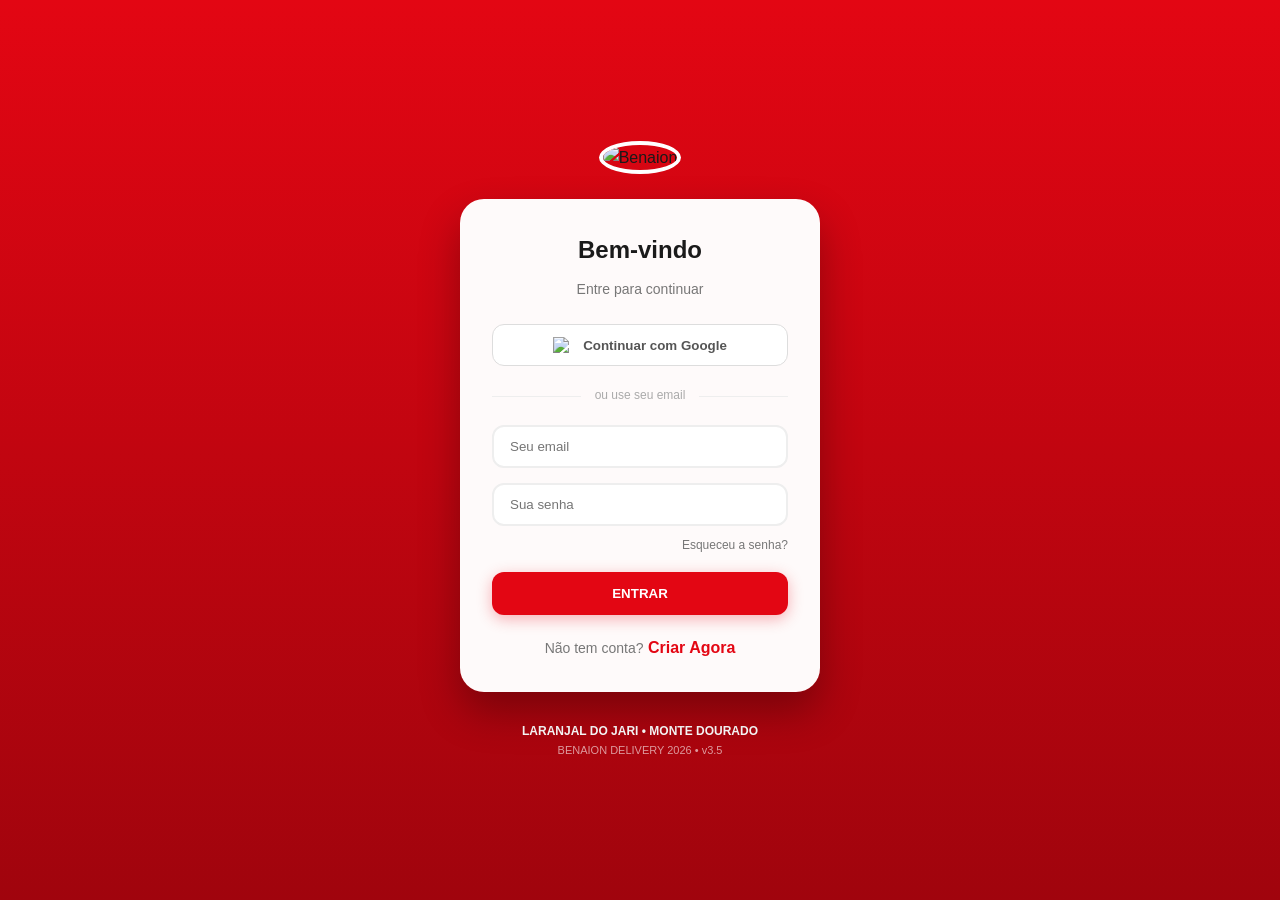
==== commit 12c4f5cf: "Update index.html" ====
--- a/index.html
+++ b/index.html
@@ -58,7 +58,6 @@
 </head>
 <body>
 
-  <!-- LOADING -->
   <div id="loadingOverlay" class="loading-overlay">
     <div class="logo-icon animate__animated animate__pulse animate__infinite">
         <img src="https://i.postimg.cc/T2Vt53JP/Vermelho-delivery-logo-20260227-011329-0005.png" style="width: 80px; border-radius: 50%;">
@@ -66,7 +65,6 @@
     <p style="margin-top: 15px; font-weight: 600;">Conectando à Benaion...</p>
   </div>
 
-  <!-- LOGIN -->
   <div class="login-container animate__animated animate__fadeInUp">
     <div class="login-logo" style="text-align: center; margin-bottom: 25px;">
       <img src="https://i.postimg.cc/T2Vt53JP/Vermelho-delivery-logo-20260227-011329-0005.png" alt="Benaion" style="width: 120px; height: 120px; border-radius: 50%; border: 4px solid white;">
@@ -104,11 +102,10 @@
 
     <div style="text-align: center; margin-top: 30px; color: white;">
       <p style="font-size: 12px; font-weight: 600;">LARANJAL DO JARI • MONTE DOURADO</p>
-      <p style="font-size: 11px; opacity: 0.6;">BENAION DELIVERY 2026 • v2.2</p>
+      <p style="font-size: 11px; opacity: 0.6;">BENAION DELIVERY 2026 • v3.5</p>
     </div>
   </div>
 
-  <!-- MODAL DE CADASTRO -->
   <div class="modal" id="registerModal" style="display: none; position: fixed; inset: 0; background: rgba(0,0,0,0.8); z-index: 1000; align-items: center; justify-content: center;">
     <div class="login-card animate__animated animate__zoomIn" style="width: 90%; max-width: 400px; position: relative;">
       <button onclick="handleCloseRegister()" style="position: absolute; right: 15px; top: 15px; border: none; background: none; font-size: 20px; cursor: pointer;">&times;</button>
@@ -138,36 +135,25 @@
     </div>
   </div>
 
-  <!-- SCRIPTS -->
   <script src="js/utils.js"></script>
   <script type="module" src="js/api.js"></script>
 
   <script>
-    // ==========================================
-    // ELEMENTOS
-    // ==========================================
     const loading = document.getElementById('loadingOverlay');
 
-    // ==========================================
-    // AUTO-LOGIN AO CARREGAR A PÁGINA
-    // ==========================================
     window.addEventListener('load', async () => {
-      // Aguarda o Firebase carregar completamente
       await new Promise(resolve => setTimeout(resolve, 800));
 
-      // 1. Verifica se está retornando do login do Google
       if (window.Auth && typeof window.Auth.handleRedirect === 'function') {
         const foiRedirecionado = await window.Auth.handleRedirect();
-        if (foiRedirecionado) return; // Se foi redirecionado, para aqui
-      }
-
-      // 2. Verifica se já existe sessão salva no localStorage
+        if (foiRedirecionado) return;
+      }
+
       const savedUser = localStorage.getItem('benaion_user');
       if (savedUser) {
         try {
           const user = JSON.parse(savedUser);
           if (user && user.userType && user.id) {
-            // Verifica se o perfil ainda é válido
             const profile = await window.API.getUserProfile(user.id);
             if (profile && profile.userType) {
               window.location.href = `${profile.userType}.html`;
@@ -180,214 +166,105 @@
       }
     });
 
-    // ==========================================
-    // FUNÇÕES AUXILIARES
-    // ==========================================
     function toggleParceiroFields() {
       const type = document.getElementById('registerUserType').value;
       document.getElementById('parceiroExtraFields').style.display = (type === 'parceiro') ? 'block' : 'none';
     }
 
-    function handleOpenRegister() { 
-      document.getElementById('registerModal').style.display = 'flex'; 
-    }
-    
-    function handleCloseRegister() { 
-      document.getElementById('registerModal').style.display = 'none'; 
-    }
-
-    // ==========================================
-    // LOGIN COM EMAIL/SENHA - CORRIGIDO
-    // ==========================================
+    function handleOpenRegister() { document.getElementById('registerModal').style.display = 'flex'; }
+    function handleCloseRegister() { document.getElementById('registerModal').style.display = 'none'; }
+
     async function handleEmailLogin(event) {
       event.preventDefault();
-      
-      // Verifica se o Firebase já carregou
-      if (!window.auth) { 
-        window.Utils.showToast("Sistema carregando... Aguarde 2 segundos", "warning"); 
-        return; 
-      }
+      if (!window.auth) { window.Utils.showToast("Sistema carregando...", "warning"); return; }
 
       loading.style.display = 'flex';
       const email = document.getElementById('email').value.trim();
       const pass = document.getElementById('password').value;
 
       try {
-        // Importa a função de login
-        const { signInWithEmailAndPassword } = await import("https://www.gstatic.com/firebasejs/10.8.0/firebase-auth.js");
-        
-        // Tenta fazer login
-        const userCredential = await signInWithEmailAndPassword(window.auth, email, pass);
-        
-        // Busca o perfil no Firestore
+        const userCredential = await window.Auth.loginWithEmail(email, pass);
         const profile = await window.API.getUserProfile(userCredential.user.uid);
         
         if (profile && profile.userType) {
-          // Salva no localStorage e redireciona
-          localStorage.setItem('benaion_user', JSON.stringify({ 
-            id: userCredential.user.uid, 
-            ...profile 
-          }));
+          localStorage.setItem('benaion_user', JSON.stringify({ id: userCredential.user.uid, ...profile }));
           window.location.href = `${profile.userType}.html`;
         } else {
-          // Usuário existe no Auth mas não tem perfil no Firestore
-          // Cria um perfil básico automaticamente
           const novoPerfil = {
-            name: email.split('@')[0],
-            email: email,
-            userType: 'cliente',
-            online: false,
-            created_at: Date.now()
+            name: email.split('@')[0], email: email, userType: 'cliente', online: false, created_at: Date.now()
           };
           await window.API.saveUserToFirestore(userCredential.user.uid, novoPerfil);
-          localStorage.setItem('benaion_user', JSON.stringify({ 
-            id: userCredential.user.uid, 
-            ...novoPerfil 
-          }));
+          localStorage.setItem('benaion_user', JSON.stringify({ id: userCredential.user.uid, ...novoPerfil }));
           window.location.href = 'cliente.html';
         }
       } catch (e) {
         loading.style.display = 'none';
-        console.error("Erro no login:", e.code, e.message);
-        
-        // Mensagens específicas
-        if (e.code === 'auth/invalid-credential' || e.code === 'auth/wrong-password' || e.code === 'auth/user-not-found') {
+        if (e.code === 'auth/invalid-credential' || e.code === 'auth/wrong-password') {
           window.Utils.showToast("E-mail ou senha incorretos", "error");
-        } else if (e.code === 'auth/invalid-email') {
-          window.Utils.showToast("Formato de e-mail inválido", "error");
         } else if (e.code === 'auth/too-many-requests') {
-          window.Utils.showToast("Muitas tentativas. Aguarde um momento", "error");
-        } else if (e.code === 'auth/network-request-failed') {
-          window.Utils.showToast("Sem conexão com a internet", "error");
+          window.Utils.showToast("Muitas tentativas. Aguarde.", "error");
         } else {
-          window.Utils.showToast("Erro ao fazer login: " + e.message, "error");
+          window.Utils.showToast("Erro ao fazer login", "error");
         }
       }
     }
 
-    // ==========================================
-    // CADASTRO - CORRIGIDO
-    // ==========================================
     async function handleRegister(event) {
       event.preventDefault();
-      
-      if (!window.API || !window.auth) { 
-        window.Utils.showToast("Aguarde o carregamento do sistema...", "warning"); 
-        return; 
-      }
+      if (!window.API || !window.auth) { window.Utils.showToast("Aguarde...", "warning"); return; }
       
       loading.style.display = 'flex';
-
       try {
-        const { createUserWithEmailAndPassword } = await import("https://www.gstatic.com/firebasejs/10.8.0/firebase-auth.js");
-        
         const email = document.getElementById('registerEmail').value.trim();
         const pass = document.getElementById('registerPassword').value;
         const userType = document.getElementById('registerUserType').value;
         const name = document.getElementById('registerName').value.trim();
 
-        // Validações
-        if (!name) {
-          throw new Error("Nome é obrigatório");
-        }
-        if (pass.length < 6) {
-          throw new Error("Senha deve ter no mínimo 6 caracteres");
-        }
-
-        // Cria usuário no Firebase Auth
-        const userCredential = await createUserWithEmailAndPassword(window.auth, email, pass);
-        
-        // Prepara dados para o Firestore
+        if (!name) throw new Error("Nome é obrigatório");
+        if (pass.length < 6) throw new Error("Senha deve ter no mínimo 6 caracteres");
+
+        const userCredential = await window.Auth.register(email, pass);
+        
         const dados = {
-          name: name,
-          email: email,
-          userType: userType,
+          name, email, userType,
           storeName: (userType === 'parceiro') ? (document.getElementById('storeName').value || name) : null,
-          online: false,
-          telefone: "",
-          created_at: Date.now()
+          online: false, telefone: "", created_at: Date.now()
         };
 
-        // Salva no Firestore
         await window.API.saveUserToFirestore(userCredential.user.uid, dados);
-        
-        // Salva no localStorage
-        localStorage.setItem('benaion_user', JSON.stringify({ 
-          id: userCredential.user.uid, 
-          ...dados 
-        }));
-        
+        localStorage.setItem('benaion_user', JSON.stringify({ id: userCredential.user.uid, ...dados }));
         window.Utils.showToast("Conta criada com sucesso!", "success");
         
-        // Redireciona após 1 segundo
-        setTimeout(() => {
-          window.location.href = `${userType}.html`;
-        }, 1000);
-        
+        setTimeout(() => { window.location.href = `${userType}.html`; }, 1000);
       } catch (e) {
         loading.style.display = 'none';
-        console.error("Erro no cadastro:", e.code, e.message);
-        
         let msg = "Erro ao cadastrar";
-        if (e.code === 'auth/email-already-in-use') {
-          msg = "Este e-mail já está cadastrado. Faça login!";
-        } else if (e.code === 'auth/weak-password') {
-          msg = "Senha muito fraca. Use pelo menos 6 caracteres";
-        } else if (e.code === 'auth/invalid-email') {
-          msg = "Formato de e-mail inválido";
-        } else if (e.message) {
-          msg = e.message;
-        }
+        if (e.code === 'auth/email-already-in-use') msg = "Este e-mail já está cadastrado";
+        else if (e.code === 'auth/weak-password') msg = "Senha muito fraca";
         window.Utils.showToast(msg, "error");
       }
     }
 
-    // ==========================================
-    // LOGIN COM GOOGLE
-    // ==========================================
     async function handleGoogleLogin() {
-      if (!window.Auth) { 
-        window.Utils.showToast("Aguarde o carregamento...", "warning"); 
-        return; 
-      }
+      if (!window.Auth) { window.Utils.showToast("Aguarde...", "warning"); return; }
       loading.style.display = 'flex';
-      try {
-        await window.Auth.loginWithGoogle();
-        // Não tira o loading aqui - o redirect vai acontecer
-      } catch (e) {
+      try { await window.Auth.loginWithGoogle(); } catch (e) {
         loading.style.display = 'none';
-        console.error("Erro Google:", e);
         window.Utils.showToast("Falha na conexão com Google", "error");
       }
     }
 
-    // ==========================================
-    // RECUPERAR SENHA
-    // ==========================================
     async function handleForgotPassword() {
       const email = document.getElementById('email').value.trim();
-      if (!email) { 
-        window.Utils.showToast("Digite seu e-mail no campo acima", "warning"); 
-        return; 
-      }
-      
+      if (!email) { window.Utils.showToast("Digite seu e-mail primeiro", "warning"); return; }
       try {
-        const { sendPasswordResetEmail } = await import("https://www.gstatic.com/firebasejs/10.8.0/firebase-auth.js");
-        await sendPasswordResetEmail(window.auth, email);
-        window.Utils.showToast("Link de recuperação enviado para seu e-mail!", "success");
+        await window.Auth.resetPassword(email);
+        window.Utils.showToast("Link de recuperação enviado!", "success");
       } catch (e) {
-        console.error("Erro recuperação:", e);
-        if (e.code === 'auth/user-not-found') {
-          window.Utils.showToast("Nenhuma conta com este e-mail", "error");
-        } else {
-          window.Utils.showToast("Erro ao enviar link de recuperação", "error");
-        }
-      }
-    }
-
-    // ==========================================
-    // EXPOR FUNÇÕES GLOBALMENTE
-    // ==========================================
+        window.Utils.showToast("Erro ao enviar link", "error");
+      }
+    }
+
     window.toggleParceiroFields = toggleParceiroFields;
     window.handleOpenRegister = handleOpenRegister;
     window.handleCloseRegister = handleCloseRegister;
--- a/css/style.css
+++ b/css/style.css
@@ -1,7 +1,7 @@
 /* ========================================
-   BENAION DELIVERY - SISTEMA COMPLETO
+   BENAION DELIVERY - SISTEMA PREMIUM V3.5
    Cores: Vermelho #E30613, Amarelo #fec314
-   Mobile-First Design
+   Com: Dark Mode, Animações, Progresso
 ======================================== */
 
 :root {
@@ -14,323 +14,221 @@
   --border: #e0e0e0;
   --success: #4CAF50;
   --warning: #ff9800;
+  --info: #2196F3;
   --shadow: rgba(0, 0, 0, 0.1);
-}
-
-* {
-  margin: 0;
-  padding: 0;
-  box-sizing: border-box;
-}
+  --bg: #f5f5f5;
+  --card-bg: #FFFFFF;
+  --text: #1a1a1a;
+}
+
+/* Modo Escuro */
+@media (prefers-color-scheme: dark) {
+  :root {
+    --bg: #1a1a1a;
+    --card-bg: #2d2d2d;
+    --text: #f5f5f5;
+    --light-gray: #333;
+    --border: #444;
+    --gray: #aaa;
+  }
+}
+
+* { margin: 0; padding: 0; box-sizing: border-box; }
 
 body {
-  font-family: -apple-system, BlinkMacSystemFont, 'Segoe UI', Roboto, 'Helvetica Neue', Arial, sans-serif;
-  background-color: var(--light-gray);
-  color: var(--dark);
+  font-family: -apple-system, BlinkMacSystemFont, 'Segoe UI', Roboto, sans-serif;
+  background-color: var(--bg);
+  color: var(--text);
   line-height: 1.6;
   overflow-x: hidden;
-}
-
-/* ========================================
-   COMPONENTES DE LAYOUT
-======================================== */
+  transition: background 0.3s, color 0.3s;
+}
 
 .container {
   max-width: 600px;
   margin: 0 auto;
-  padding: 0;
-  background-color: var(--white);
+  background-color: var(--card-bg);
   min-height: 100vh;
-}
-
-.page {
-  padding: 20px;
-  padding-bottom: 80px;
-}
-
-/* ========================================
-   HEADER
-======================================== */
-
+  transition: background 0.3s;
+}
+
+.page { padding: 20px; padding-bottom: 80px; }
+
+/* Header */
 .header {
   background: linear-gradient(135deg, var(--primary-red) 0%, #a0040d 100%);
-  color: var(--white);
+  color: white;
   padding: 20px;
   position: sticky;
   top: 0;
   z-index: 100;
-  box-shadow: 0 2px 10px var(--shadow);
-}
-
-.header-top {
+  box-shadow: 0 2px 20px rgba(227, 6, 19, 0.3);
+}
+
+.header-top { display: flex; justify-content: space-between; align-items: center; }
+
+.logo { display: flex; align-items: center; gap: 10px; }
+
+.logo-icon {
+  width: 48px; height: 48px;
+  background-color: var(--primary-yellow);
+  border-radius: 50%;
+  overflow: hidden;
+  border: 2px solid white;
+  animation: pulse-logo 2s infinite;
+}
+
+@keyframes pulse-logo {
+  0%, 100% { box-shadow: 0 0 0 0 rgba(254, 195, 20, 0.4); }
+  50% { box-shadow: 0 0 0 12px rgba(254, 195, 20, 0); }
+}
+
+.logo-icon img { width: 100%; height: 100%; object-fit: cover; }
+.logo-text h1 { font-size: 18px; font-weight: 700; }
+.logo-text p { font-size: 11px; opacity: 0.9; }
+
+.header-actions { display: flex; gap: 8px; }
+
+.header-btn {
+  background: rgba(255,255,255,0.2);
+  border: none; color: white;
+  width: 38px; height: 38px;
+  border-radius: 50%;
+  display: flex; align-items: center; justify-content: center;
+  cursor: pointer; transition: all 0.3s;
+  font-size: 16px;
+}
+
+.header-btn:active { transform: scale(0.9); background: rgba(255,255,255,0.4); }
+
+/* Botões */
+.btn {
+  padding: 14px 24px; border: none; border-radius: 12px;
+  font-size: 16px; font-weight: 700;
+  cursor: pointer; transition: all 0.3s;
+  display: inline-flex; align-items: center; justify-content: center;
+  gap: 8px; width: 100%;
+  position: relative; overflow: hidden;
+}
+
+.btn:active { transform: scale(0.97); }
+
+.btn::after {
+  content: '';
+  position: absolute;
+  top: 50%; left: 50%;
+  width: 0; height: 0;
+  background: rgba(255,255,255,0.3);
+  border-radius: 50%;
+  transform: translate(-50%, -50%);
+  transition: width 0.6s, height 0.6s;
+}
+
+.btn:active::after { width: 300px; height: 300px; }
+
+.btn-primary {
+  background: linear-gradient(135deg, var(--primary-red) 0%, #a0040d 100%);
+  color: white;
+  box-shadow: 0 4px 15px rgba(227, 6, 19, 0.3);
+}
+
+.btn-success { background: var(--success); color: white; }
+.btn-outline { background: transparent; border: 2px solid var(--primary-red); color: var(--primary-red); }
+.btn-small { padding: 8px 16px; font-size: 13px; }
+.btn:disabled { opacity: 0.5; cursor: not-allowed; }
+
+/* Cards */
+.card {
+  background-color: var(--card-bg);
+  border-radius: 16px;
+  padding: 20px;
+  margin-bottom: 16px;
+  box-shadow: 0 2px 15px var(--shadow);
+  transition: all 0.3s;
+  border: 1px solid var(--border);
+}
+
+.card:active { transform: scale(0.99); }
+
+/* Barra de Progresso do Pedido */
+.progress-bar {
   display: flex;
   justify-content: space-between;
   align-items: center;
-  margin-bottom: 15px;
-}
-
-.logo {
+  margin: 20px 0;
+  position: relative;
+}
+
+.progress-bar::before {
+  content: '';
+  position: absolute;
+  top: 15px; left: 10%; right: 10%;
+  height: 4px;
+  background: var(--border);
+  z-index: 0;
+}
+
+.progress-step {
   display: flex;
+  flex-direction: column;
   align-items: center;
-  gap: 10px;
-}
-
-.logo-icon {
-    width: 50px;
-    height: 50px;
-    background-color: var(--primary-yellow);
-    border-radius: 50%;
-    display: flex;
-    align-items: center;
-    justify-content: center;
-    overflow: hidden;
-    border: 2px solid var(--white);
-}
-
-.logo-icon img {
-    width: 100%;
-    height: 100%;
-    object-fit: cover;
-}
-
-.logo-text h1 {
-  font-size: 20px;
+  gap: 5px;
+  z-index: 1;
+  flex: 1;
+}
+
+.progress-dot {
+  width: 30px; height: 30px;
+  border-radius: 50%;
+  background: var(--border);
+  display: flex; align-items: center; justify-content: center;
+  font-size: 12px; color: white;
+  transition: all 0.5s;
+}
+
+.progress-dot.active {
+  background: var(--primary-red);
+  box-shadow: 0 0 0 6px rgba(227, 6, 19, 0.2);
+  animation: pulse-dot 1.5s infinite;
+}
+
+.progress-dot.done {
+  background: var(--success);
+}
+
+@keyframes pulse-dot {
+  0%, 100% { box-shadow: 0 0 0 0 rgba(227, 6, 19, 0.3); }
+  50% { box-shadow: 0 0 0 12px rgba(227, 6, 19, 0); }
+}
+
+.progress-label {
+  font-size: 9px;
+  color: var(--gray);
+  text-align: center;
+  font-weight: 600;
+}
+
+/* Badges */
+.badge {
+  display: inline-block;
+  padding: 5px 10px;
+  border-radius: 20px;
+  font-size: 10px;
   font-weight: 700;
-  margin: 0;
-}
-
-.logo-text p {
-  font-size: 11px;
-  opacity: 0.9;
-  margin: 0;
-}
-
-.header-actions {
-  display: flex;
-  gap: 10px;
-}
-
-.header-btn {
-  background-color: rgba(255, 255, 255, 0.2);
-  border: none;
-  color: var(--white);
-  width: 40px;
-  height: 40px;
-  border-radius: 50%;
-  display: flex;
-  align-items: center;
-  justify-content: center;
-  cursor: pointer;
+  text-transform: uppercase;
+  letter-spacing: 0.5px;
+}
+
+/* Formulários */
+.form-group { margin-bottom: 16px; }
+.form-label { display: block; margin-bottom: 6px; font-weight: 600; font-size: 13px; }
+
+.form-control {
+  width: 100%; padding: 14px;
+  border: 2px solid var(--border);
+  border-radius: 12px; font-size: 16px;
+  background: var(--card-bg); color: var(--text);
   transition: all 0.3s;
-  position: relative;
-}
-
-.header-btn:hover {
-  background-color: rgba(255, 255, 255, 0.3);
-}
-
-.badge {
-  position: absolute;
-  top: -5px;
-  right: -5px;
-  background-color: var(--primary-yellow);
-  color: var(--dark);
-  width: 20px;
-  height: 20px;
-  border-radius: 50%;
-  font-size: 11px;
-  font-weight: 700;
-  display: flex;
-  align-items: center;
-  justify-content: center;
-}
-
-/* ========================================
-   BOTÕES
-======================================== */
-
-.btn {
-  padding: 14px 24px;
-  border: none;
-  border-radius: 12px;
-  font-size: 16px;
-  font-weight: 600;
-  cursor: pointer;
-  transition: all 0.3s;
-  display: inline-flex;
-  align-items: center;
-  justify-content: center;
-  gap: 8px;
-  text-decoration: none;
-  width: 100%;
-}
-
-.btn-primary {
-  background: linear-gradient(135deg, var(--primary-red) 0%, #a0040d 100%);
-  color: var(--white);
-}
-
-.btn-primary:hover {
-  transform: translateY(-2px);
-  box-shadow: 0 4px 12px rgba(227, 6, 19, 0.3);
-}
-
-.btn-secondary {
-  background-color: var(--primary-yellow);
-  color: var(--dark);
-}
-
-.btn-secondary:hover {
-  transform: translateY(-2px);
-  box-shadow: 0 4px 12px rgba(254, 195, 20, 0.3);
-}
-
-.btn-success {
-  background-color: var(--success);
-  color: var(--white);
-}
-
-.btn-outline {
-  background-color: transparent;
-  border: 2px solid var(--primary-red);
-  color: var(--primary-red);
-}
-
-.btn-white {
-  background-color: var(--white);
-  color: var(--primary-red);
-}
-
-.btn-small {
-  padding: 8px 16px;
-  font-size: 14px;
-}
-
-.btn:disabled {
-  opacity: 0.5;
-  cursor: not-allowed;
-}
-
-/* ========================================
-   CARDS
-======================================== */
-
-.card {
-  background-color: var(--white);
-  border-radius: 16px;
-  padding: 20px;
-  margin-bottom: 16px;
-  box-shadow: 0 2px 8px var(--shadow);
-  transition: all 0.3s;
-}
-
-.card:hover {
-  box-shadow: 0 4px 16px var(--shadow);
-  transform: translateY(-2px);
-}
-
-.card-header {
-  display: flex;
-  justify-content: space-between;
-  align-items: center;
-  margin-bottom: 16px;
-  padding-bottom: 12px;
-  border-bottom: 2px solid var(--light-gray);
-}
-
-.card-title {
-  font-size: 18px;
-  font-weight: 700;
-  color: var(--dark);
-}
-
-.card-body {
-  margin-bottom: 16px;
-}
-
-.card-footer {
-  display: flex;
-  gap: 10px;
-  flex-wrap: wrap;
-}
-
-/* ========================================
-   STATUS BADGES
-======================================== */
-
-.status-badge {
-  display: inline-block;
-  padding: 6px 12px;
-  border-radius: 20px;
-  font-size: 12px;
-  font-weight: 600;
-  text-transform: uppercase;
-}
-
-.status-pendente {
-  background-color: #fff3cd;
-  color: #856404;
-}
-
-.status-preparando {
-  background-color: #cce5ff;
-  color: #004085;
-}
-
-.status-pronto {
-  background-color: #e8daef;
-  color: #6c3483;
-}
-
-.status-aguardando_entregador {
-  background-color: #fff3e0;
-  color: #f57c00;
-}
-
-.status-aceito {
-  background-color: #d4edda;
-  color: #155724;
-}
-
-.status-em_entrega {
-  background-color: #e1bee7;
-  color: #7b1fa2;
-}
-
-.status-finalizado {
-  background-color: #c8e6c9;
-  color: #2e7d32;
-}
-
-.status-cancelado {
-  background-color: #ffcdd2;
-  color: #c62828;
-}
-
-/* ========================================
-   FORMULÁRIOS
-======================================== */
-
-.form-group {
-  margin-bottom: 20px;
-}
-
-.form-label {
-  display: block;
-  margin-bottom: 8px;
-  font-weight: 600;
-  color: var(--dark);
-  font-size: 14px;
-}
-
-.form-control {
-  width: 100%;
-  padding: 14px;
-  border: 2px solid var(--border);
-  border-radius: 12px;
-  font-size: 16px;
-  transition: all 0.3s;
-  font-family: inherit;
 }
 
 .form-control:focus {
@@ -339,479 +237,165 @@
   box-shadow: 0 0 0 3px rgba(227, 6, 19, 0.1);
 }
 
-textarea.form-control {
-  resize: vertical;
-  min-height: 100px;
-}
-
-select.form-control {
-  cursor: pointer;
-}
-
-/* ========================================
-   NAVEGAÇÃO INFERIOR
-======================================== */
-
-.bottom-nav {
-  position: fixed;
-  bottom: 0;
-  left: 0;
-  right: 0;
-  background-color: var(--white);
-  display: flex;
-  justify-content: space-around;
-  padding: 10px 0;
-  box-shadow: 0 -2px 10px var(--shadow);
-  z-index: 100;
-}
-
-.nav-item {
-  display: flex;
-  flex-direction: column;
-  align-items: center;
-  gap: 4px;
-  padding: 8px 20px;
-  color: var(--gray);
-  text-decoration: none;
-  transition: all 0.3s;
-  cursor: pointer;
-  border: none;
-  background: transparent;
-  font-size: 11px;
-}
-
-.nav-item.active {
-  color: var(--primary-red);
-}
-
-.nav-item i {
-  font-size: 24px;
-}
-
-/* ========================================
-   ESTATÍSTICAS
-======================================== */
-
-.stats-grid {
-  display: grid;
-  grid-template-columns: repeat(2, 1fr);
-  gap: 12px;
-  margin-bottom: 24px;
-}
-
-.stat-card {
-  background: linear-gradient(135deg, var(--primary-red) 0%, #a0040d 100%);
-  color: var(--white);
-  padding: 20px;
-  border-radius: 16px;
-  text-align: center;
-}
-
-.stat-card.yellow {
-  background: linear-gradient(135deg, var(--primary-yellow) 0%, #d4a800 100%);
-  color: var(--dark);
-}
-
-.stat-card.green {
-  background: linear-gradient(135deg, var(--success) 0%, #388e3c 100%);
-  color: var(--white);
-}
-
-.stat-value {
-  font-size: 32px;
-  font-weight: 700;
-  margin-bottom: 4px;
-}
-
-.stat-label {
-  font-size: 13px;
-  opacity: 0.9;
-}
-
-/* ========================================
-   LISTA DE PEDIDOS
-======================================== */
-
-.pedido-card {
-  background-color: var(--white);
-  border-radius: 16px;
-  padding: 16px;
-  margin-bottom: 12px;
-  box-shadow: 0 2px 8px var(--shadow);
-}
-
-.pedido-header {
-  display: flex;
-  justify-content: space-between;
-  align-items: center;
-  margin-bottom: 12px;
-}
-
-.pedido-numero {
-  font-weight: 700;
-  color: var(--primary-red);
-  font-size: 16px;
-}
-
-.pedido-info {
-  display: flex;
-  flex-direction: column;
-  gap: 8px;
-  margin-bottom: 12px;
-}
-
-.info-row {
-  display: flex;
-  gap: 8px;
-  font-size: 14px;
-}
-
-.info-label {
-  font-weight: 600;
-  color: var(--gray);
-  min-width: 100px;
-}
-
-.info-value {
-  color: var(--dark);
-}
-
-.pedido-valor {
-  font-size: 24px;
-  font-weight: 700;
-  color: var(--primary-red);
-  margin: 12px 0;
-}
-
-/* ========================================
-   LOADING
-======================================== */
-
-.loading {
-  display: flex;
-  flex-direction: column;
-  align-items: center;
-  justify-content: center;
-  padding: 40px;
-  gap: 16px;
-}
-
-.spinner {
-  width: 48px;
-  height: 48px;
-  border: 4px solid var(--light-gray);
-  border-top-color: var(--primary-red);
-  border-radius: 50%;
-  animation: spin 1s linear infinite;
-}
-
-@keyframes spin {
-  to { transform: rotate(360deg); }
-}
-
-/* ========================================
-   EMPTY STATE
-======================================== */
-
-.empty-state {
-  text-align: center;
-  padding: 60px 20px;
-}
-
-.empty-icon {
-  font-size: 64px;
-  color: var(--gray);
-  margin-bottom: 16px;
-}
-
-.empty-title {
-  font-size: 20px;
-  font-weight: 700;
-  color: var(--dark);
-  margin-bottom: 8px;
-}
-
-.empty-text {
-  color: var(--gray);
-  margin-bottom: 24px;
-}
-
-/* ========================================
-   MODAL
-======================================== */
-
+/* Modal */
 .modal {
   display: none;
   position: fixed;
-  top: 0;
-  left: 0;
-  right: 0;
-  bottom: 0;
-  background-color: rgba(0, 0, 0, 0.5);
+  inset: 0;
+  background: rgba(0,0,0,0.6);
   z-index: 1000;
-  align-items: center;
+  align-items: flex-end;
   justify-content: center;
-  padding: 20px;
-}
-
-.modal.active {
-  display: flex;
-}
+}
+
+.modal.active { display: flex; }
 
 .modal-content {
-  background-color: var(--white);
-  border-radius: 20px;
+  background: var(--card-bg);
+  border-radius: 24px 24px 0 0;
   max-width: 500px;
   width: 100%;
-  max-height: 90vh;
+  max-height: 85vh;
   overflow-y: auto;
-  animation: modalSlideUp 0.3s ease-out;
-}
-
-@keyframes modalSlideUp {
-  from {
-    transform: translateY(50px);
-    opacity: 0;
-  }
-  to {
-    transform: translateY(0);
-    opacity: 1;
-  }
+  animation: slideUp 0.3s ease;
+}
+
+@keyframes slideUp {
+  from { transform: translateY(100%); }
+  to { transform: translateY(0); }
 }
 
 .modal-header {
-  padding: 24px 24px 16px;
-  border-bottom: 2px solid var(--light-gray);
-  display: flex;
-  justify-content: space-between;
-  align-items: center;
-}
-
-.modal-title {
-  font-size: 20px;
-  font-weight: 700;
-  color: var(--dark);
-}
+  padding: 20px;
+  border-bottom: 1px solid var(--border);
+  display: flex; justify-content: space-between; align-items: center;
+}
+
+.modal-title { font-size: 18px; font-weight: 700; }
 
 .modal-close {
-  background: none;
-  border: none;
-  font-size: 28px;
+  background: none; border: none;
+  font-size: 24px; color: var(--gray);
+  cursor: pointer;
+  width: 32px; height: 32px;
+  display: flex; align-items: center; justify-content: center;
+  border-radius: 50%;
+}
+
+.modal-body { padding: 20px; }
+
+/* Toast */
+.toast-container {
+  position: fixed;
+  top: 60px; right: 16px; left: 16px;
+  z-index: 2000;
+  display: flex; flex-direction: column; gap: 8px;
+  pointer-events: none;
+}
+
+.toast {
+  background: var(--dark);
+  color: white;
+  padding: 14px 18px;
+  border-radius: 14px;
+  display: flex; align-items: center; gap: 10px;
+  animation: toastIn 0.3s ease;
+  font-size: 14px;
+  font-weight: 600;
+  pointer-events: auto;
+  box-shadow: 0 8px 25px rgba(0,0,0,0.2);
+}
+
+@keyframes toastIn {
+  from { transform: translateY(-20px); opacity: 0; }
+  to { transform: translateY(0); opacity: 1; }
+}
+
+.toast.success { background: var(--success); }
+.toast.error { background: var(--primary-red); }
+.toast.warning { background: var(--warning); color: #333; }
+.toast.info { background: var(--info); }
+
+/* Navegação */
+.bottom-nav {
+  position: fixed;
+  bottom: 0; left: 0; right: 0;
+  background: var(--card-bg);
+  display: flex; justify-content: space-around;
+  padding: 8px 0 12px;
+  box-shadow: 0 -2px 20px var(--shadow);
+  z-index: 100;
+  border-top: 1px solid var(--border);
+}
+
+.nav-item {
+  display: flex; flex-direction: column; align-items: center;
+  gap: 3px;
+  padding: 6px 16px;
   color: var(--gray);
   cursor: pointer;
-  width: 32px;
-  height: 32px;
-  display: flex;
-  align-items: center;
-  justify-content: center;
-  border-radius: 50%;
+  border: none; background: transparent;
+  font-size: 10px; font-weight: 600;
   transition: all 0.3s;
 }
 
-.modal-close:hover {
-  background-color: var(--light-gray);
-}
-
-.modal-body {
-  padding: 24px;
-}
-
-/* ========================================
-   TOAST NOTIFICATIONS
-======================================== */
-
-.toast-container {
-  position: fixed;
-  top: 20px;
-  right: 20px;
-  z-index: 2000;
-  display: flex;
-  flex-direction: column;
-  gap: 10px;
-}
-
-.toast {
-  background-color: var(--dark);
-  color: var(--white);
-  padding: 16px 20px;
+.nav-item.active { color: var(--primary-red); transform: translateY(-2px); }
+.nav-item i { font-size: 20px; transition: all 0.3s; }
+.nav-item.active i { transform: scale(1.2); }
+
+/* Código de confirmação */
+.codigo-confirmacao {
+  display: flex; gap: 10px; justify-content: center; margin: 20px 0;
+}
+
+.codigo-input {
+  width: 50px; height: 60px;
+  border: 2px solid var(--border);
   border-radius: 12px;
-  box-shadow: 0 4px 12px var(--shadow);
-  display: flex;
-  align-items: center;
-  gap: 12px;
-  min-width: 280px;
-  animation: toastSlideIn 0.3s ease-out;
-}
-
-@keyframes toastSlideIn {
-  from {
-    transform: translateX(100%);
-    opacity: 0;
-  }
-  to {
-    transform: translateX(0);
-    opacity: 1;
-  }
-}
-
-.toast.success {
-  background-color: var(--success);
-}
-
-.toast.error {
-  background-color: var(--primary-red);
-}
-
-.toast.warning {
-  background-color: var(--warning);
-}
-
-.toast.info {
-  background-color: #2196F3;
-}
-
-/* ========================================
-   LOGIN PAGE
-======================================== */
-
-.login-page {
-  min-height: 100vh;
-  display: flex;
-  flex-direction: column;
-  background: linear-gradient(135deg, var(--primary-red) 0%, #a0040d 100%);
-  padding: 40px 20px;
-}
-
-.login-logo {
   text-align: center;
-  margin-bottom: 40px;
-}
-
-.login-logo-icon {
-  width: 100px;
-  height: 100px;
-  background-color: var(--primary-yellow);
-  border-radius: 50%;
-  display: flex;
-  align-items: center;
-  justify-content: center;
-  font-size: 48px;
-  margin: 0 auto 16px;
-  box-shadow: 0 8px 24px rgba(0, 0, 0, 0.2);
-}
-
-.login-logo h1 {
-  color: var(--white);
-  font-size: 32px;
-  margin-bottom: 8px;
-}
-
-.login-logo p {
-  color: var(--white);
-  opacity: 0.9;
-  font-size: 14px;
-}
-
-.login-card {
-  background-color: var(--white);
-  border-radius: 24px;
-  padding: 32px 24px;
-  box-shadow: 0 8px 32px rgba(0, 0, 0, 0.2);
-}
-
-.divider {
-  display: flex;
-  align-items: center;
-  text-align: center;
-  margin: 24px 0;
-  color: var(--gray);
-  font-size: 14px;
-}
-
-.divider::before,
-.divider::after {
-  content: '';
-  flex: 1;
-  border-bottom: 1px solid var(--border);
-}
-
-.divider::before {
-  margin-right: 10px;
-}
-
-.divider::after {
-  margin-left: 10px;
-}
-
-/* ========================================
-   RESPONSIVE
-======================================== */
-
+  font-size: 24px; font-weight: 700;
+  background: var(--card-bg); color: var(--text);
+}
+
+.codigo-input:focus {
+  border-color: var(--primary-red);
+  outline: none;
+}
+
+/* Utilitários */
+.hidden { display: none !important; }
+.text-center { text-align: center; }
+.w-100 { width: 100%; }
+.mt-2 { margin-top: 16px; }
+.mb-2 { margin-bottom: 16px; }
+
+/* Loader */
+.spinner {
+  width: 40px; height: 40px;
+  border: 3px solid var(--border);
+  border-top-color: var(--primary-red);
+  border-radius: 50%;
+  animation: spin 0.8s linear infinite;
+  margin: 40px auto;
+}
+
+@keyframes spin { to { transform: rotate(360deg); } }
+
+/* Efeito de shimmer (carregamento) */
+.shimmer {
+  background: linear-gradient(90deg, var(--card-bg) 0%, var(--light-gray) 50%, var(--card-bg) 100%);
+  background-size: 200% 100%;
+  animation: shimmer 1.5s infinite;
+  border-radius: 8px;
+}
+
+@keyframes shimmer {
+  0% { background-position: -200% 0; }
+  100% { background-position: 200% 0; }
+}
+
+/* Responsivo */
 @media (min-width: 768px) {
-  .container {
-    max-width: 800px;
-  }
-  
-  .stats-grid {
-    grid-template-columns: repeat(4, 1fr);
-  }
-}
-
-/* ========================================
-   UTILITÁRIOS
-======================================== */
-
-.hidden {
-  display: none !important;
-}
-
-.text-center {
-  text-align: center;
-}
-
-.text-right {
-  text-align: right;
-}
-
-.mt-1 { margin-top: 8px; }
-.mt-2 { margin-top: 16px; }
-.mt-3 { margin-top: 24px; }
-.mb-1 { margin-bottom: 8px; }
-.mb-2 { margin-bottom: 16px; }
-.mb-3 { margin-bottom: 24px; }
-
-.flex {
-  display: flex;
-}
-
-.flex-between {
-  display: flex;
-  justify-content: space-between;
-  align-items: center;
-}
-
-.flex-center {
-  display: flex;
-  align-items: center;
-  justify-content: center;
-}
-
-.gap-1 { gap: 8px; }
-.gap-2 { gap: 16px; }
-.gap-3 { gap: 24px; }
-
-.w-100 { width: 100%; }
-
-/* ========================================
-   RADAR LOADER (ENTREGADOR)
-======================================== */
-
-.radar-loader {
-  width: 60px;
-  height: 60px;
-  border: 3px solid rgba(227, 6, 19, 0.1);
-  border-top-color: var(--primary-red);
-  border-radius: 50%;
-  animation: spin 1.5s linear infinite;
-  margin: 0 auto;
-     }
+  .container { max-width: 800px; border-radius: 20px; margin-top: 20px; }
+  .bottom-nav { border-radius: 20px 20px 0 0; max-width: 800px; left: 50%; transform: translateX(-50%); }
+}
